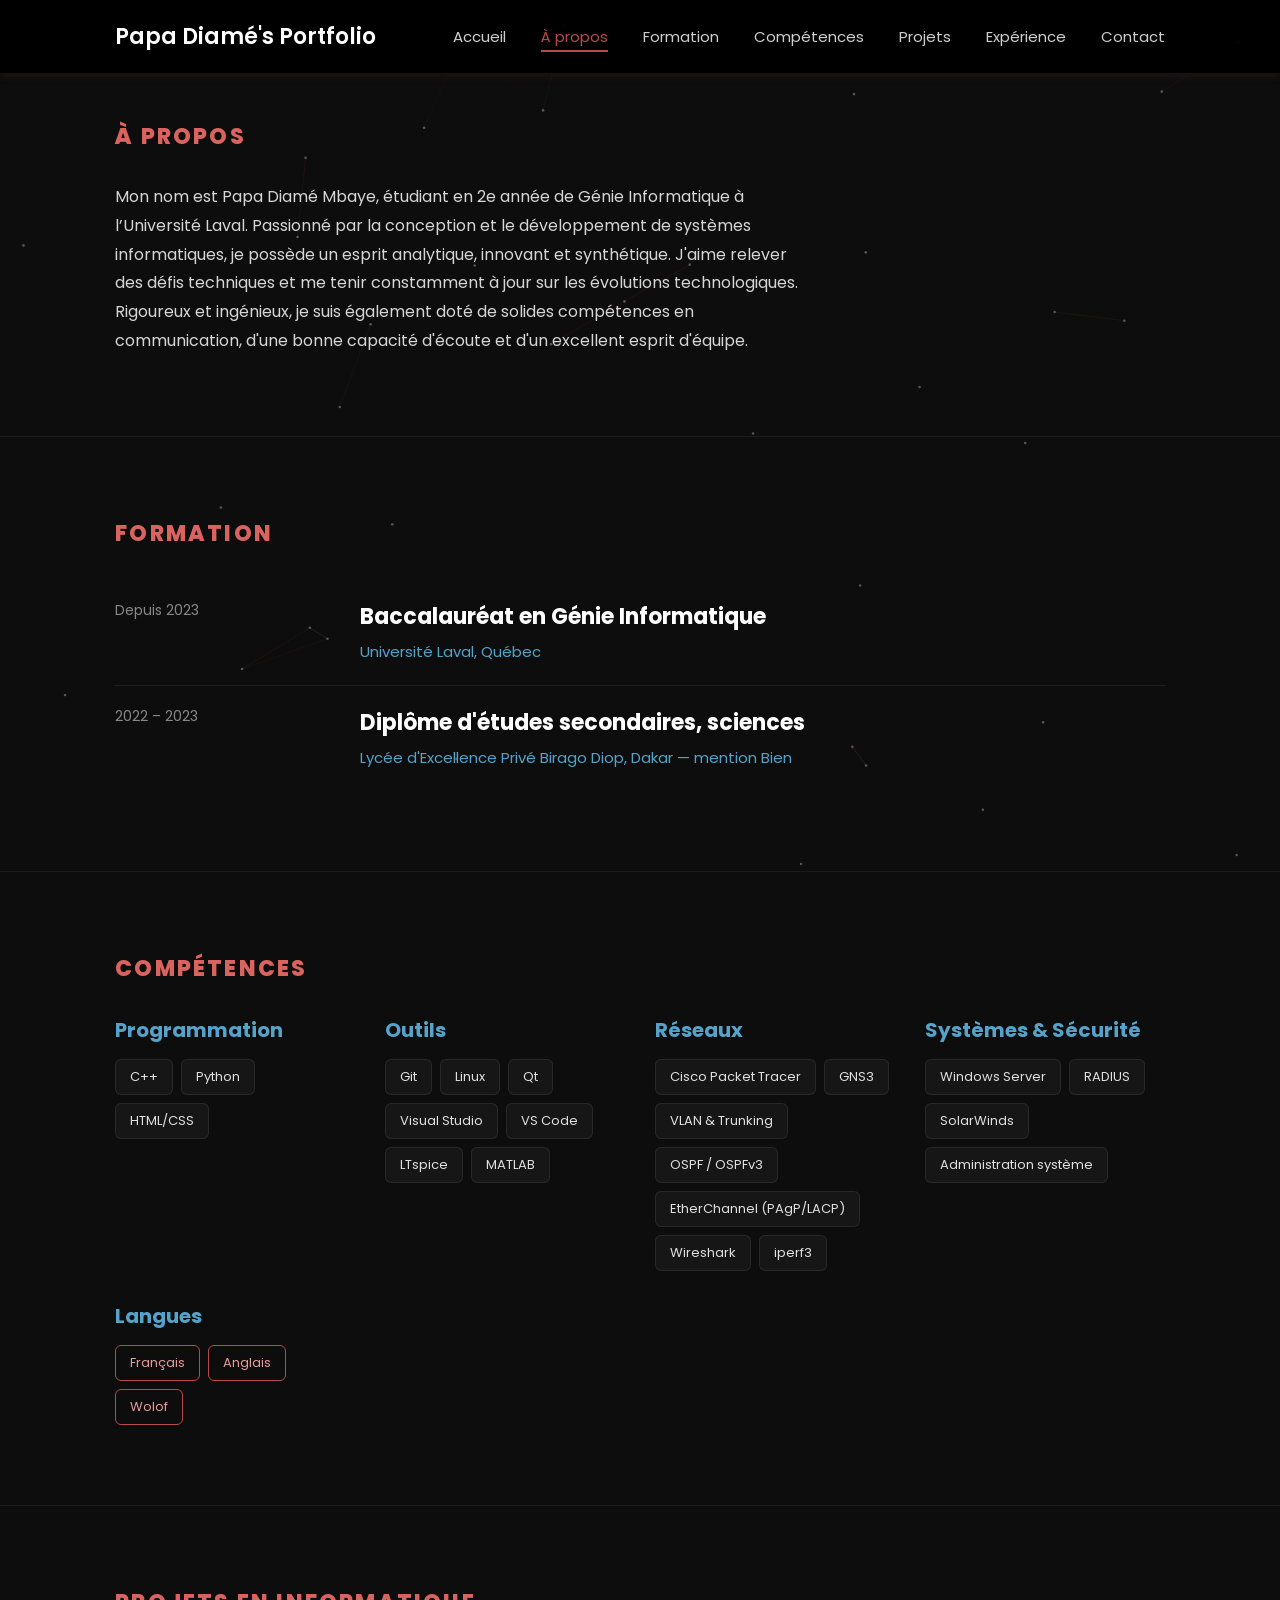
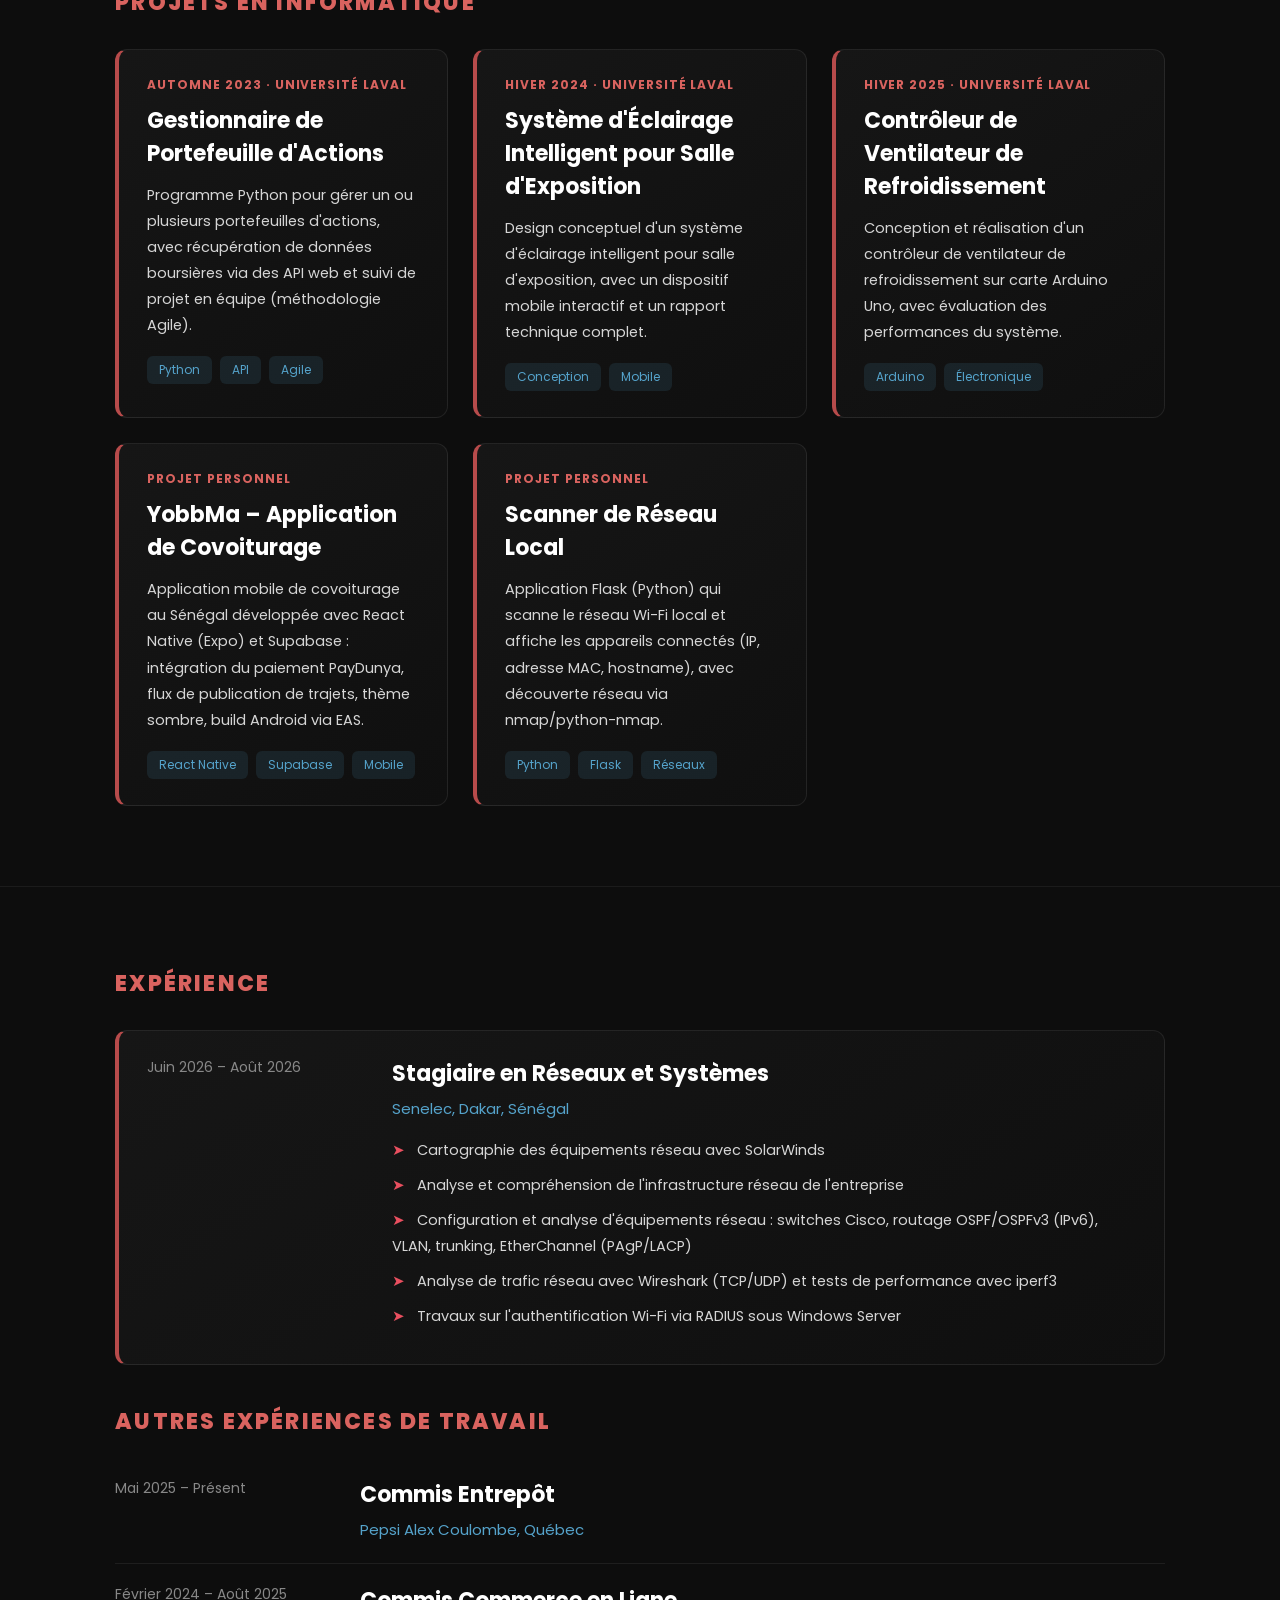
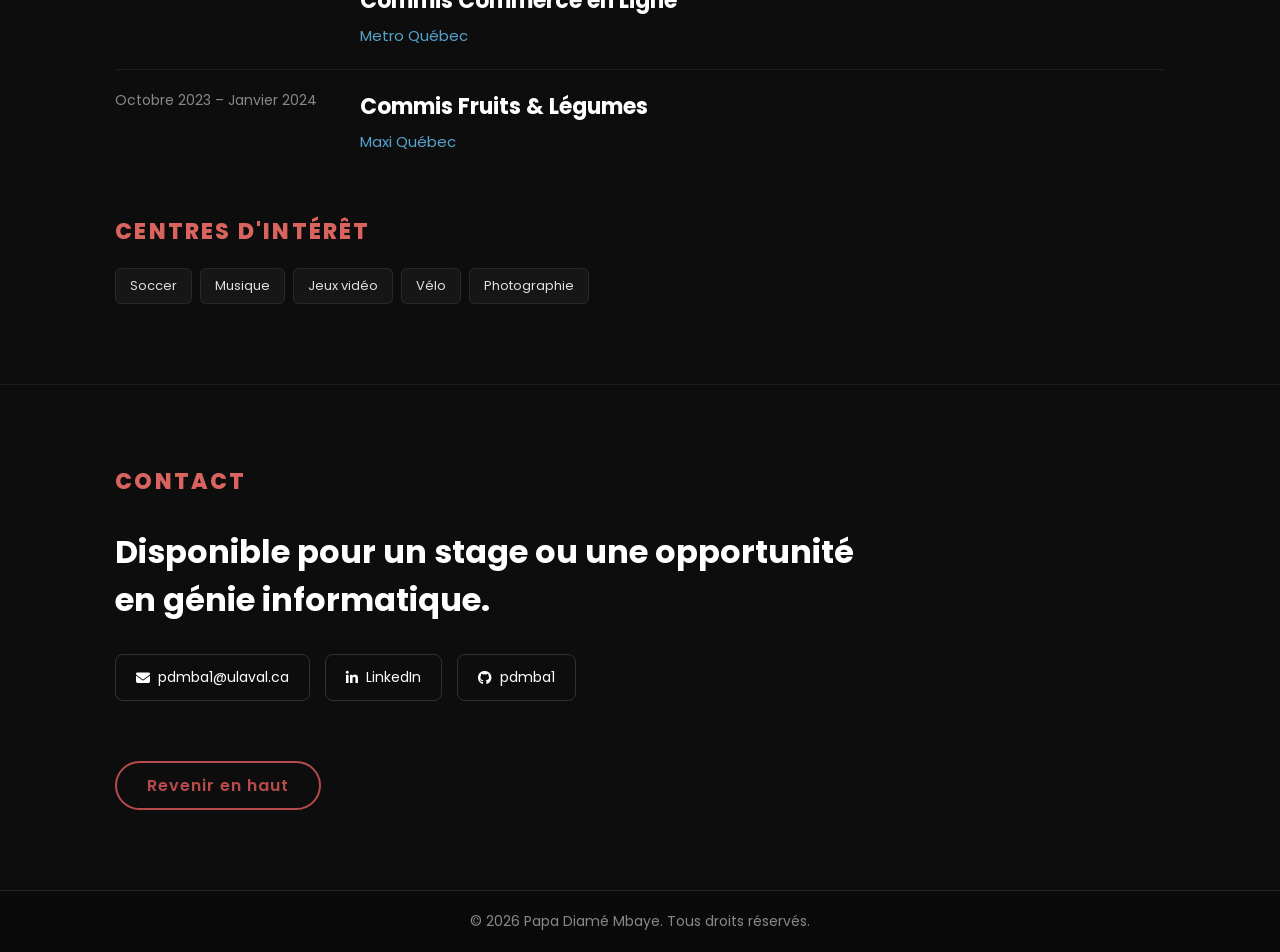
==== portfolio.html @ b760be9d "Amélioration visuelle du portfolio" ====
<!DOCTYPE html>
<html lang="fr">
<head>
    <meta charset="UTF-8">
    <meta name="viewport" content="width=device-width, initial-scale=1.0">
    <title>Portfolio | Papa Diamé Mbaye</title>
    <link rel="stylesheet" href="style.css">
</head>
<body>

    <canvas id="network-bg-page"></canvas>

    <!-- ===== HEADER ===== -->
    <header>
        <h1>Papa Diamé's Portfolio</h1>

        <!-- Bouton burger pour mobile -->
        <button class="mobile-menu-btn" aria-label="Menu">☰</button>

        <nav class="desktop-nav">
            <ul>
                <li><a href="index.html">Accueil</a></li>
                <li><a href="#about">À propos</a></li>
                <li><a href="#formation">Formation</a></li>
                <li><a href="#skills">Compétences</a></li>
                <li><a href="#projects">Projets</a></li>
                <li><a href="#experience">Expérience</a></li>
                <li><a href="#contact">Contact</a></li>
            </ul>
        </nav>

        <!-- Menu mobile séparé -->
        <nav class="mobile-nav">
            <ul>
                <li><a href="index.html">Accueil</a></li>
                <li><a href="#about">À propos</a></li>
                <li><a href="#formation">Formation</a></li>
                <li><a href="#skills">Compétences</a></li>
                <li><a href="#projects">Projets</a></li>
                <li><a href="#experience">Expérience</a></li>
                <li><a href="#contact">Contact</a></li>
            </ul>
        </nav>
    </header>

    <!-- ===== SECTION À PROPOS ===== -->
    <section id="about" class="section active">
        <div class="container">
            <span class="eyebrow">À propos</span>
            <p style="max-width:700px;">Mon nom est Papa Diamé Mbaye, étudiant en 2e année de Génie Informatique à l’Université Laval. Passionné par la conception et le développement de systèmes informatiques, je possède un esprit analytique,
                innovant et synthétique. J'aime relever des défis techniques et me tenir constamment à jour sur les évolutions
                technologiques. Rigoureux et ingénieux, je suis également doté de solides compétences en communication, d'une bonne capacité d'écoute
                et d'un excellent esprit d'équipe.</p>
        </div>
    </section>

    <!-- ===== SECTION FORMATION ===== -->
    <section id="formation" class="section">
        <div class="container">
            <span class="eyebrow">Formation</span>

            <div class="timeline">
                <div class="timeline-item">
                    <span class="timeline-date">Depuis 2023</span>
                    <div class="timeline-content">
                        <h3>Baccalauréat en Génie Informatique</h3>
                        <p class="timeline-company">Université Laval, Québec</p>
                    </div>
                </div>
                <div class="timeline-item">
                    <span class="timeline-date">2022 – 2023</span>
                    <div class="timeline-content">
                        <h3>Diplôme d'études secondaires, sciences</h3>
                        <p class="timeline-company">Lycée d'Excellence Privé Birago Diop, Dakar — mention Bien</p>
                    </div>
                </div>
            </div>
        </div>
    </section>

    <!-- ===== SECTION COMPÉTENCES ===== -->
    <section id="skills" class="section">
        <div class="container">
            <span class="eyebrow">Compétences</span>

            <div class="skills-grid">
                <div class="skill-col">
                    <h3>Programmation</h3>
                    <div class="chip-group">
                        <span class="chip">C++</span>
                        <span class="chip">Python</span>
                        <span class="chip">HTML/CSS</span>
                    </div>
                </div>

                <div class="skill-col">
                    <h3>Outils</h3>
                    <div class="chip-group">
                        <span class="chip">Git</span>
                        <span class="chip">Linux</span>
                        <span class="chip">Qt</span>
                        <span class="chip">Visual Studio</span>
                        <span class="chip">VS Code</span>
                        <span class="chip">LTspice</span>
                        <span class="chip">MATLAB</span>
                    </div>
                </div>

                <div class="skill-col">
                    <h3>Réseaux</h3>
                    <div class="chip-group">
                        <span class="chip">Cisco Packet Tracer</span>
                        <span class="chip">GNS3</span>
                        <span class="chip">VLAN &amp; Trunking</span>
                        <span class="chip">OSPF / OSPFv3</span>
                        <span class="chip">EtherChannel (PAgP/LACP)</span>
                        <span class="chip">Wireshark</span>
                        <span class="chip">iperf3</span>
                    </div>
                </div>

                <div class="skill-col">
                    <h3>Systèmes &amp; Sécurité</h3>
                    <div class="chip-group">
                        <span class="chip">Windows Server</span>
                        <span class="chip">RADIUS</span>
                        <span class="chip">SolarWinds</span>
                        <span class="chip">Administration système</span>
                    </div>
                </div>

                <div class="skill-col">
                    <h3>Langues</h3>
                    <div class="chip-group">
                        <span class="chip chip-outline">Français</span>
                        <span class="chip chip-outline">Anglais</span>
                        <span class="chip chip-outline">Wolof</span>
                    </div>
                </div>
            </div>
        </div>
    </section>

    <!-- ===== SECTION PROJETS ===== -->
    <section id="projects" class="section">
        <div class="container">
            <span class="eyebrow">Projets en informatique</span>

            <div class="project-grid">
                <div class="project-card">
                    <span class="project-meta">Automne 2023 · Université Laval</span>
                    <h3>Gestionnaire de Portefeuille d'Actions</h3>
                    <p>Programme Python pour gérer un ou plusieurs portefeuilles d'actions, avec récupération de données boursières via des API web et suivi de projet en équipe (méthodologie Agile).</p>
                    <div class="tag-group">
                        <span class="tag">Python</span>
                        <span class="tag">API</span>
                        <span class="tag">Agile</span>
                    </div>
                </div>

                <div class="project-card">
                    <span class="project-meta">Hiver 2024 · Université Laval</span>
                    <h3>Système d'Éclairage Intelligent pour Salle d'Exposition</h3>
                    <p>Design conceptuel d'un système d'éclairage intelligent pour salle d'exposition, avec un dispositif mobile interactif et un rapport technique complet.</p>
                    <div class="tag-group">
                        <span class="tag">Conception</span>
                        <span class="tag">Mobile</span>
                    </div>
                </div>

                <div class="project-card">
                    <span class="project-meta">Hiver 2025 · Université Laval</span>
                    <h3>Contrôleur de Ventilateur de Refroidissement</h3>
                    <p>Conception et réalisation d'un contrôleur de ventilateur de refroidissement sur carte Arduino Uno, avec évaluation des performances du système.</p>
                    <div class="tag-group">
                        <span class="tag">Arduino</span>
                        <span class="tag">Électronique</span>
                    </div>
                </div>

                <div class="project-card">
                    <span class="project-meta">Projet personnel</span>
                    <h3>YobbMa – Application de Covoiturage</h3>
                    <p>Application mobile de covoiturage au Sénégal développée avec React Native (Expo) et Supabase : intégration du paiement PayDunya, flux de publication de trajets, thème sombre, build Android via EAS.</p>
                    <div class="tag-group">
                        <span class="tag">React Native</span>
                        <span class="tag">Supabase</span>
                        <span class="tag">Mobile</span>
                    </div>
                </div>

                <div class="project-card">
                    <span class="project-meta">Projet personnel</span>
                    <h3>Scanner de Réseau Local</h3>
                    <p>Application Flask (Python) qui scanne le réseau Wi-Fi local et affiche les appareils connectés (IP, adresse MAC, hostname), avec découverte réseau via nmap/python-nmap.</p>
                    <div class="tag-group">
                        <span class="tag">Python</span>
                        <span class="tag">Flask</span>
                        <span class="tag">Réseaux</span>
                    </div>
                </div>
            </div>
        </div>
    </section>

    <!-- ===== SECTION EXPÉRIENCE ===== -->
    <section id="experience" class="section">
        <div class="container">
            <span class="eyebrow">Expérience</span>

            <div class="timeline">
                <div class="timeline-item featured">
                    <span class="timeline-date">Juin 2026 – Août 2026</span>
                    <div class="timeline-content">
                        <h3>Stagiaire en Réseaux et Systèmes</h3>
                        <p class="timeline-company">Senelec, Dakar, Sénégal</p>
                        <ul class="timeline-tasks">
                            <li>Cartographie des équipements réseau avec SolarWinds</li>
                            <li>Analyse et compréhension de l'infrastructure réseau de l'entreprise</li>
                            <li>Configuration et analyse d'équipements réseau : switches Cisco, routage OSPF/OSPFv3 (IPv6), VLAN, trunking, EtherChannel (PAgP/LACP)</li>
                            <li>Analyse de trafic réseau avec Wireshark (TCP/UDP) et tests de performance avec iperf3</li>
                            <li>Travaux sur l'authentification Wi-Fi via RADIUS sous Windows Server</li>
                        </ul>
                    </div>
                </div>
            </div>

            <span class="eyebrow eyebrow-sub">Autres expériences de travail</span>
            <div class="timeline">
                <div class="timeline-item">
                    <span class="timeline-date">Mai 2025 – Présent</span>
                    <div class="timeline-content">
                        <h3>Commis Entrepôt</h3>
                        <p class="timeline-company">Pepsi Alex Coulombe, Québec</p>
                    </div>
                </div>
                <div class="timeline-item">
                    <span class="timeline-date">Février 2024 – Août 2025</span>
                    <div class="timeline-content">
                        <h3>Commis Commerce en Ligne</h3>
                        <p class="timeline-company">Metro Québec</p>
                    </div>
                </div>
                <div class="timeline-item">
                    <span class="timeline-date">Octobre 2023 – Janvier 2024</span>
                    <div class="timeline-content">
                        <h3>Commis Fruits &amp; Légumes</h3>
                        <p class="timeline-company">Maxi Québec</p>
                    </div>
                </div>
            </div>

            <span class="eyebrow eyebrow-sub">Centres d'intérêt</span>
            <div class="chip-group">
                <span class="chip">Soccer</span>
                <span class="chip">Musique</span>
                <span class="chip">Jeux vidéo</span>
                <span class="chip">Vélo</span>
                <span class="chip">Photographie</span>
            </div>
        </div>
    </section>

    <!-- ===== SECTION CONTACT ===== -->
    <section id="contact" class="section">
        <div class="container">
            <span class="eyebrow">Contact</span>
            <h2 class="contact-statement">Disponible pour un stage ou une opportunité en génie informatique.</h2>

            <div class="contact-pills">
                <a href="mailto:pdmba1@ulaval.ca" class="pill-btn">
                    <i class="fas fa-envelope"></i> pdmba1@ulaval.ca
                </a>
                <a href="https://www.linkedin.com/in/papa-diamé-mbaye-744aa0292" target="_blank" class="pill-btn">
                    <i class="fab fa-linkedin-in"></i> LinkedIn
                </a>
                <a href="https://github.com/pdmba1" target="_blank" class="pill-btn">
                    <i class="fab fa-github"></i> pdmba1
                </a>
            </div>

            <a href="#about" class="btn">Revenir en haut</a>
        </div>
    </section>

    <!-- ===== FOOTER ===== -->
    <footer>
        <p>&copy; 2026 Papa Diamé Mbaye. Tous droits réservés.</p>
    </footer>

    <script>
        // ===== FOND ANIMÉ FIXE (toute la page) =====
        (function() {
            const canvas = document.getElementById('network-bg-page');
            if (!canvas) return;
            const ctx = canvas.getContext('2d');
            let particles = [];
            let width, height;

            function resize() {
                width = canvas.width = window.innerWidth;
                height = canvas.height = window.innerHeight;
            }

            function createParticles() {
                const count = Math.floor((width * height) / 32000);
                particles = Array.from({ length: count }, () => ({
                    x: Math.random() * width,
                    y: Math.random() * height,
                    vx: (Math.random() - 0.5) * 0.2,
                    vy: (Math.random() - 0.5) * 0.2
                }));
            }

            function draw() {
                ctx.clearRect(0, 0, width, height);

                particles.forEach(p => {
                    p.x += p.vx;
                    p.y += p.vy;
                    if (p.x < 0 || p.x > width) p.vx *= -1;
                    if (p.y < 0 || p.y > height) p.vy *= -1;
                });

                const maxDist = 130;
                for (let i = 0; i < particles.length; i++) {
                    for (let j = i + 1; j < particles.length; j++) {
                        const dx = particles[i].x - particles[j].x;
                        const dy = particles[i].y - particles[j].y;
                        const dist = Math.sqrt(dx * dx + dy * dy);
                        if (dist < maxDist) {
                            ctx.strokeStyle = `rgba(183, 75, 75, ${(1 - dist / maxDist) * 0.5})`;
                            ctx.lineWidth = 0.5;
                            ctx.beginPath();
                            ctx.moveTo(particles[i].x, particles[i].y);
                            ctx.lineTo(particles[j].x, particles[j].y);
                            ctx.stroke();
                        }
                    }
                    ctx.fillStyle = 'rgba(255, 255, 255, 0.3)';
                    ctx.beginPath();
                    ctx.arc(particles[i].x, particles[i].y, 1.3, 0, Math.PI * 2);
                    ctx.fill();
                }

                requestAnimationFrame(draw);
            }

            resize();
            createParticles();
            draw();

            window.addEventListener('resize', () => {
                resize();
                createParticles();
            });
        })();

        const links = document.querySelectorAll("nav a");

        links.forEach(link => {
            link.addEventListener("click", e => {
                const href = link.getAttribute("href");
                if (!href.startsWith("#")) return; // laisse le navigateur suivre les liens vers une autre page

                e.preventDefault();
                const target = document.querySelector(href);
                if (target) target.scrollIntoView({ behavior: "smooth" });

                links.forEach(l => l.classList.remove("active"));
                link.classList.add("active");
            });
        });

        // Active la section visible au scroll
        window.addEventListener('scroll', () => {
            document.querySelectorAll('section').forEach(section => {
                const rect = section.getBoundingClientRect();
                if (rect.top <= 100 && rect.bottom >= 100) {
                    document.querySelectorAll('nav a').forEach(a => a.classList.remove('active'));
                    const activeLink = document.querySelector(`nav a[href="#${section.id}"]`);
                    if (activeLink) activeLink.classList.add('active');
                }
            });
        });

        // Menu burger mobile
        document.addEventListener('DOMContentLoaded', function() {
            const menuBtn = document.querySelector('.mobile-menu-btn');
            const mobileMenu = document.querySelector('.mobile-nav');

            if (menuBtn && mobileMenu) {
                menuBtn.addEventListener('click', function() {
                    mobileMenu.classList.toggle('active');
                });

                document.querySelectorAll('.mobile-nav a').forEach(link => {
                    link.addEventListener('click', () => {
                        mobileMenu.classList.remove('active');
                    });
                });
            }
        });
    </script>
</body>
</html>
---- style.css ----
@import url('https://fonts.googleapis.com/css2?family=Poppins:wght@100;200;300;400;500;600;700&display=swap');
@import url('https://cdnjs.cloudflare.com/ajax/libs/font-awesome/6.4.0/css/all.min.css');

/* ====== BASE ====== */
* {
    margin: 0;
    padding: 0;
    box-sizing: border-box;
    text-decoration: none;
    border: none;
    outline: none;
    font-family: 'Poppins', sans-serif;
}

html {
    font-size: 62.5%;
    scroll-behavior: smooth;
}

body {
    background-color: #0d0d0d;
    color: #fff;
    overflow-x: hidden;
    padding-top: 8rem;
}

.container {
    width: 100%;
    max-width: 1100px;
    margin: 0 auto;
}

/* ====== HEADER ====== */
header {
    position: fixed;
    top: 0;
    left: 0;
    width: 100%;
    background: rgba(0, 0, 0, 0.95);
    padding: 2rem 9%;
    display: flex;
    justify-content: space-between;
    align-items: center;
    z-index: 1000;
    box-shadow: 0 2px 10px rgba(183, 75, 75, 0.15);
}

header h1 {
    font-size: 2.2rem;
    color: #fff;
    font-weight: 600;
    cursor: pointer;
    transition: 0.3s ease;
}

header h1:hover {
    transform: scale(1.03);
}

/* ====== NAV (DESKTOP) ====== */
nav ul {
    display: flex;
    list-style: none;
    gap: 3.5rem;
}

nav a {
    font-size: 1.5rem;
    color: #cfcfcf;
    transition: 0.3s ease;
    position: relative;
}

nav a:hover,
nav a.active {
    color: #b74b4b;
}

nav a::after {
    content: '';
    position: absolute;
    width: 0%;
    height: 2px;
    left: 0;
    bottom: -5px;
    background-color: #b74b4b;
    transition: 0.3s ease;
}

nav a:hover::after,
nav a.active::after {
    width: 100%;
}

/* ====== NAV (MOBILE) ====== */
.mobile-menu-btn {
    display: none;
    background: none;
    border: none;
    color: white;
    font-size: 2.5rem;
    cursor: pointer;
}

.mobile-nav {
    display: none;
    position: fixed;
    top: 70px;
    left: 0;
    width: 100%;
    background: #0d0d0d;
    padding: 2rem;
    box-shadow: 0 5px 10px rgba(0, 0, 0, 0.3);
    transition: all 0.3s ease;
    transform: translateY(-20px);
    opacity: 0;
}

.mobile-nav.active {
    display: block;
    transform: translateY(0);
    opacity: 1;
}

.mobile-nav ul {
    flex-direction: column;
    gap: 1.5rem;
}

@media (max-width: 768px) {
    .desktop-nav { display: none; }
    .mobile-menu-btn { display: block; }
}

/* ====== SECTIONS (BASE LAYOUT) ====== */
section {
    width: 100%;
    padding: 8rem 9%;
    scroll-margin-top: 9rem;
    border-top: 1px solid rgba(255, 255, 255, 0.06);
}

section:first-of-type {
    border-top: none;
    padding-top: 4rem;
    position: relative;
    overflow: hidden;
}

#network-bg {
    position: absolute;
    top: 0;
    left: 0;
    width: 100%;
    height: 100%;
    z-index: 0;
    pointer-events: none;
}

#hero .container {
    position: relative;
    z-index: 1;
}

#network-bg-page {
    position: fixed;
    top: 0;
    left: 0;
    width: 100%;
    height: 100%;
    z-index: 0;
    pointer-events: none;
}

section, footer {
    position: relative;
    z-index: 1;
}

.eyebrow {
    display: block;
    text-transform: uppercase;
    letter-spacing: 0.1em;
    font-size: 2.2rem;
    font-weight: 800;
    color: #d9635f;
    margin-bottom: 3rem;
}

.eyebrow-sub {
    margin-top: 4rem;
    margin-bottom: 2rem;
}

section p, section li {
    font-size: 1.6rem;
    line-height: 1.8;
    color: #d6d6d6;
}

/* ====== HERO / À PROPOS ====== */
.hero-grid {
    display: grid;
    grid-template-columns: 1.5fr 1fr;
    gap: 5rem;
    align-items: center;
    min-height: 65vh;
}

.hero-name {
    font-size: 6.4rem;
    font-weight: 700;
    line-height: 1.1;
    margin-bottom: 2rem;
    color: #fff;
}

.hero-text p {
    max-width: 560px;
    margin-bottom: 2.5rem;
}

.hero-cta {
    display: flex;
    gap: 1.5rem;
    margin-bottom: 3rem;
    flex-wrap: wrap;
}

.hero-photo {
    display: flex;
    justify-content: center;
}

.photo-circle {
    width: 30rem;
    height: 30rem;
    border-radius: 50%;
    background: #131313;
    border: 1px dashed rgba(255, 255, 255, 0.15);
    display: flex;
    flex-direction: column;
    align-items: center;
    justify-content: center;
    gap: 1rem;
    color: #666;
    overflow: hidden;
}

.photo-circle img {
    width: 100%;
    height: 100%;
    object-fit: cover;
    border-radius: 50%;
}

.photo-circle i {
    font-size: 2.4rem;
}

.photo-circle span {
    font-size: 1.3rem;
}

.typing-text {
    font-size: 2.4rem;
    font-weight: 500;
    margin-bottom: 2rem;
    color: #539ec4;
}

.typing-text span::before {
    content: "Salut, C'est Papa Diamé ";
    animation: words 15s infinite;
}

@keyframes words {
    0%   { content: "Étudiant en Génie Informatique"; }
    25%  { content: "Passionné par le Développement"; }
    50%  { content: "et les Systèmes Informatiques"; }
    75%  { content: "À la recherche de défis"; }
}

.about-grid {
    display: grid;
    grid-template-columns: 1.6fr 1fr;
    gap: 5rem;
    margin-top: 5rem;
    padding-top: 4rem;
    border-top: 1px solid rgba(255, 255, 255, 0.08);
}

.about-text p {
    max-width: 560px;
}

.eyebrow-muted {
    color: #888;
}

@media (max-width: 900px) {
    .about-grid {
        grid-template-columns: 1fr;
        gap: 2.5rem;
    }
}

/* ====== BUTTONS ====== */
.download-btn {
    display: inline-flex;
    align-items: center;
    gap: 0.8rem;
    padding: 1.4rem 2.8rem;
    background-color: #b74b4b;
    color: white !important;
    border-radius: 4rem;
    font-size: 1.6rem;
    font-weight: 500;
    transition: all 0.3s ease;
}

.download-btn:hover {
    background-color: #9b3a3a;
    transform: translateY(-3px);
    box-shadow: 0 5px 15px rgba(183, 75, 75, 0.4);
}

.btn-ghost {
    display: inline-flex;
    align-items: center;
    padding: 1.4rem 2.8rem;
    border: 1px solid rgba(255, 255, 255, 0.2);
    color: #fff;
    border-radius: 4rem;
    font-size: 1.6rem;
    font-weight: 500;
    transition: all 0.3s ease;
}

.btn-ghost:hover {
    border-color: #b74b4b;
    color: #b74b4b;
}

.btn {
    display: inline-block;
    margin-top: 3rem;
    padding: 1rem 3rem;
    background-color: transparent;
    border: 2px solid #b74b4b;
    border-radius: 4rem;
    color: #b74b4b;
    font-size: 1.6rem;
    font-weight: 600;
    letter-spacing: 0.1rem;
    transition: 0.3s ease;
}

.btn:hover {
    background-color: #b74b4b;
    color: #000;
    box-shadow: 0 0 10px #b74b4b;
}

/* ====== SOCIAL ICONS ====== */
.social-icons {
    display: flex;
    gap: 1.5rem;
}

.social-icons a {
    display: inline-flex;
    justify-content: center;
    align-items: center;
    width: 4rem;
    height: 4rem;
    border: 1px solid rgba(255, 255, 255, 0.15);
    color: #cfcfcf;
    border-radius: 0.8rem;
    transition: 0.3s ease;
}

.social-icons a:hover {
    border-color: #b74b4b;
    color: #b74b4b;
    transform: translateY(-3px);
}

.hero-more {
    display: inline-flex;
    margin-top: 3rem;
    border: none;
    padding: 0;
    color: #d9635f;
    font-weight: 600;
}

.hero-more:hover {
    color: #fff;
    border: none;
}

/* ====== COMPÉTENCES ====== */
.skills-grid {
    display: grid;
    grid-template-columns: repeat(auto-fit, minmax(200px, 1fr));
    gap: 3rem;
}

.skill-col h3 {
    font-size: 2rem;
    font-weight: 700;
    color: #55a3cb;
    margin-bottom: 1.4rem;
}

.chip-group {
    display: flex;
    flex-wrap: wrap;
    gap: 0.8rem;
}

.chip {
    font-size: 1.3rem;
    background: #161616;
    border: 1px solid rgba(255, 255, 255, 0.08);
    color: #e0e0e0;
    padding: 0.7rem 1.4rem;
    border-radius: 0.6rem;
}

.chip-outline {
    background: transparent;
    border: 1px solid #b74b4b;
    color: #e79b9b;
}

/* ====== PROJETS ====== */
.project-grid {
    display: grid;
    grid-template-columns: repeat(auto-fit, minmax(300px, 1fr));
    gap: 2.5rem;
}

.project-card {
    background: linear-gradient(145deg, #161616, #0f0f0f);
    border: 1px solid rgba(255, 255, 255, 0.08);
    border-left: 4px solid #b74b4b;
    border-radius: 1.2rem;
    padding: 2.6rem 2.8rem;
    transition: transform 0.3s ease, box-shadow 0.3s ease, border-color 0.3s ease;
}

.project-card:hover {
    transform: translateY(-6px);
    border-color: #b74b4b;
    box-shadow: 0 14px 32px rgba(183, 75, 75, 0.22);
}

.project-meta {
    display: block;
    font-size: 1.2rem;
    font-weight: 700;
    letter-spacing: 0.08em;
    text-transform: uppercase;
    color: #d9635f;
    margin-bottom: 1rem;
}

.project-card h3 {
    font-size: 2.2rem;
    font-weight: 700;
    color: #fff;
    margin-bottom: 1.2rem;
}

.project-card p {
    font-size: 1.45rem;
    margin-bottom: 1.8rem;
}

.tag-group {
    display: flex;
    flex-wrap: wrap;
    gap: 0.8rem;
}

.tag {
    font-size: 1.2rem;
    background: rgba(85, 163, 203, 0.12);
    color: #55a3cb;
    padding: 0.5rem 1.2rem;
    border-radius: 0.6rem;
}

/* ====== EXPÉRIENCE (TIMELINE) ====== */
.timeline {
    display: flex;
    flex-direction: column;
}

.timeline-item {
    display: grid;
    grid-template-columns: 220px 1fr;
    gap: 2.5rem;
    padding: 2rem 0;
    border-bottom: 1px solid rgba(255, 255, 255, 0.07);
}

.timeline-item:last-child {
    border-bottom: none;
}

.timeline-item.featured {
    background: linear-gradient(145deg, #161616, #0f0f0f);
    border: 1px solid rgba(255, 255, 255, 0.08);
    border-left: 4px solid #b74b4b;
    border-radius: 1.2rem;
    padding: 2.6rem 2.8rem;
}

.timeline-date {
    font-size: 1.4rem;
    color: #888;
}

.timeline-content h3 {
    font-size: 2.2rem;
    font-weight: 700;
    color: #fff;
    margin-bottom: 0.5rem;
}

.timeline-company {
    font-size: 1.5rem;
    color: #55a3cb;
    margin-bottom: 0;
}

.timeline-tasks {
    margin-top: 1.5rem;
    padding-left: 0;
}

.timeline-tasks li {
    list-style: none;
    margin-bottom: 0.9rem;
    font-size: 1.45rem;
}

.timeline-tasks li::before {
    content: "➤ ";
    color: #e94f5f;
    margin-right: 8px;
}

/* ====== CONTACT ====== */
.contact-statement {
    font-size: 3.2rem;
    font-weight: 700;
    max-width: 750px;
    margin-bottom: 3rem;
    color: #fff;
}

.contact-pills {
    display: flex;
    flex-wrap: wrap;
    gap: 1.5rem;
    margin-bottom: 3rem;
}

.pill-btn {
    display: inline-flex;
    align-items: center;
    gap: 0.8rem;
    padding: 1.2rem 2rem;
    border: 1px solid rgba(255, 255, 255, 0.15);
    border-radius: 0.8rem;
    color: #fff;
    font-size: 1.4rem;
    transition: 0.3s ease;
}

.pill-btn:hover {
    border-color: #b74b4b;
    color: #b74b4b;
}

/* ====== FOOTER ====== */
footer {
    text-align: center;
    padding: 2rem;
    font-size: 1.4rem;
    background-color: #0a0a0a;
    color: #888;
    border-top: 1px solid #222;
}

/* ====== RESPONSIVE ====== */
@media (max-width: 900px) {
    .hero-grid {
        grid-template-columns: 1fr;
        text-align: left;
    }

    .hero-photo {
        order: -1;
    }

    .photo-circle {
        width: 16rem;
        height: 16rem;
    }
}

@media (max-width: 768px) {
    html { font-size: 55%; }

    header {
        padding: 1.5rem 5%;
    }

    header h1 {
        font-size: 1.8rem;
        white-space: nowrap;
        overflow: hidden;
        text-overflow: ellipsis;
        max-width: 70%;
    }

    nav ul {
        flex-direction: column;
        gap: 1.5rem;
    }

    section {
        padding: 5rem 5%;
    }

    .timeline-item {
        grid-template-columns: 1fr;
        gap: 0.8rem;
    }

    .hero-name {
        font-size: 3.2rem;
    }

    .contact-statement {
        font-size: 2.1rem;
    }
}

@media (max-width: 600px) {
    .project-grid {
        grid-template-columns: 1fr;
    }

    .skills-grid {
        grid-template-columns: 1fr;
    }

    .hero-cta {
        flex-direction: column;
        align-items: stretch;
    }

    .hero-cta a {
        justify-content: center;
    }

    .photo-circle {
        width: 13rem;
        height: 13rem;
    }
}
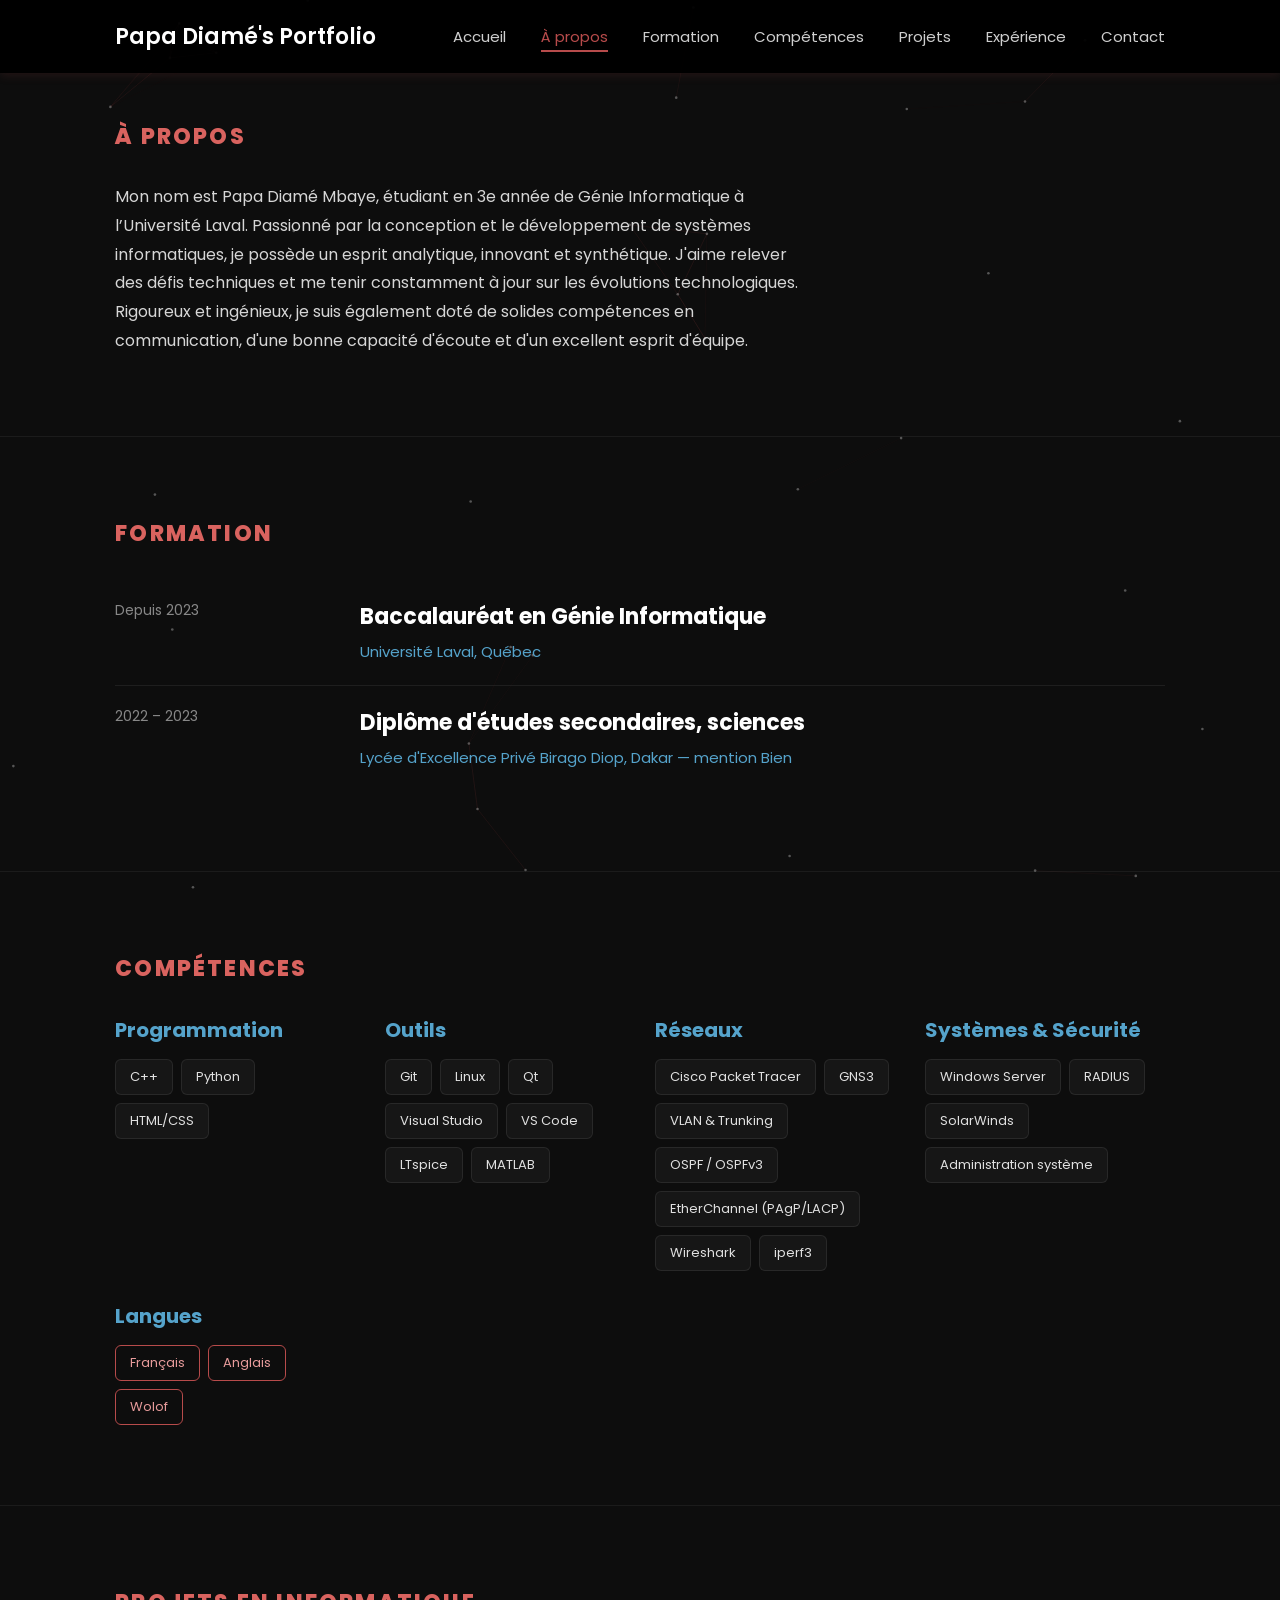
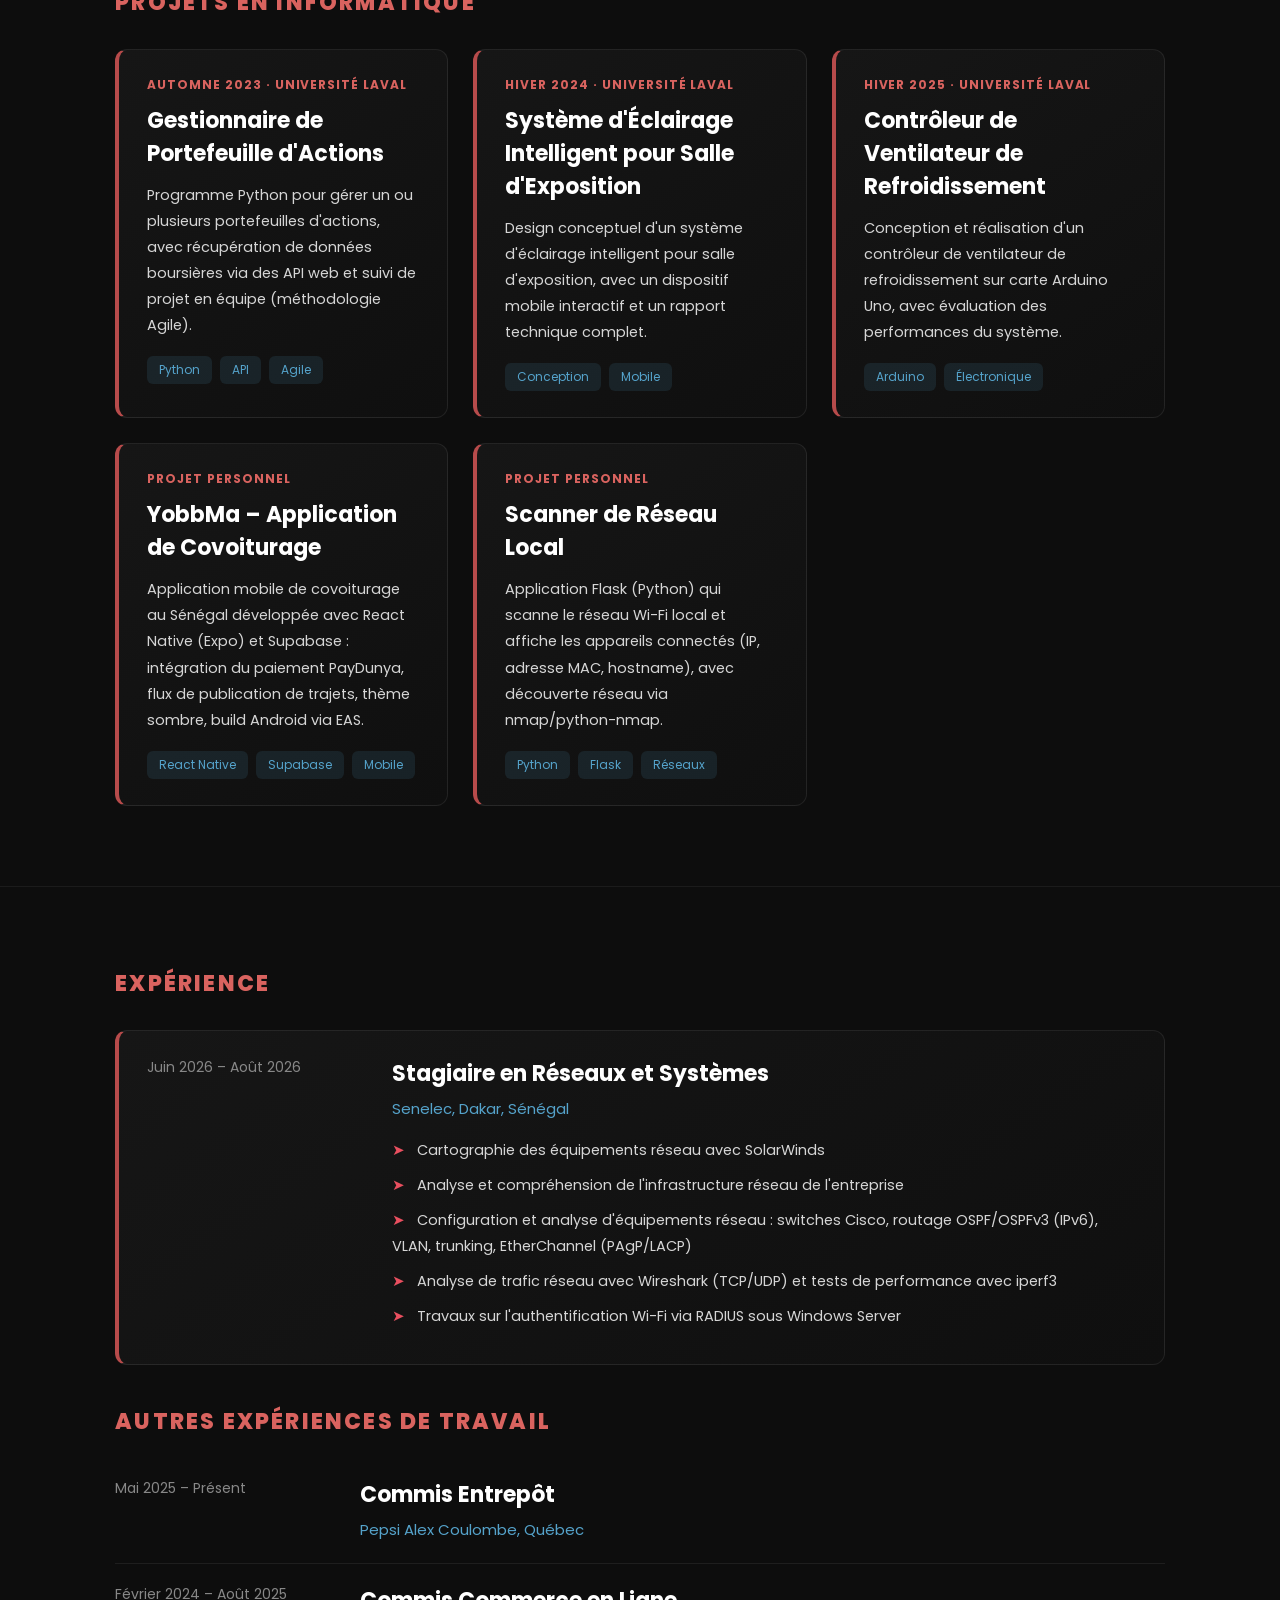
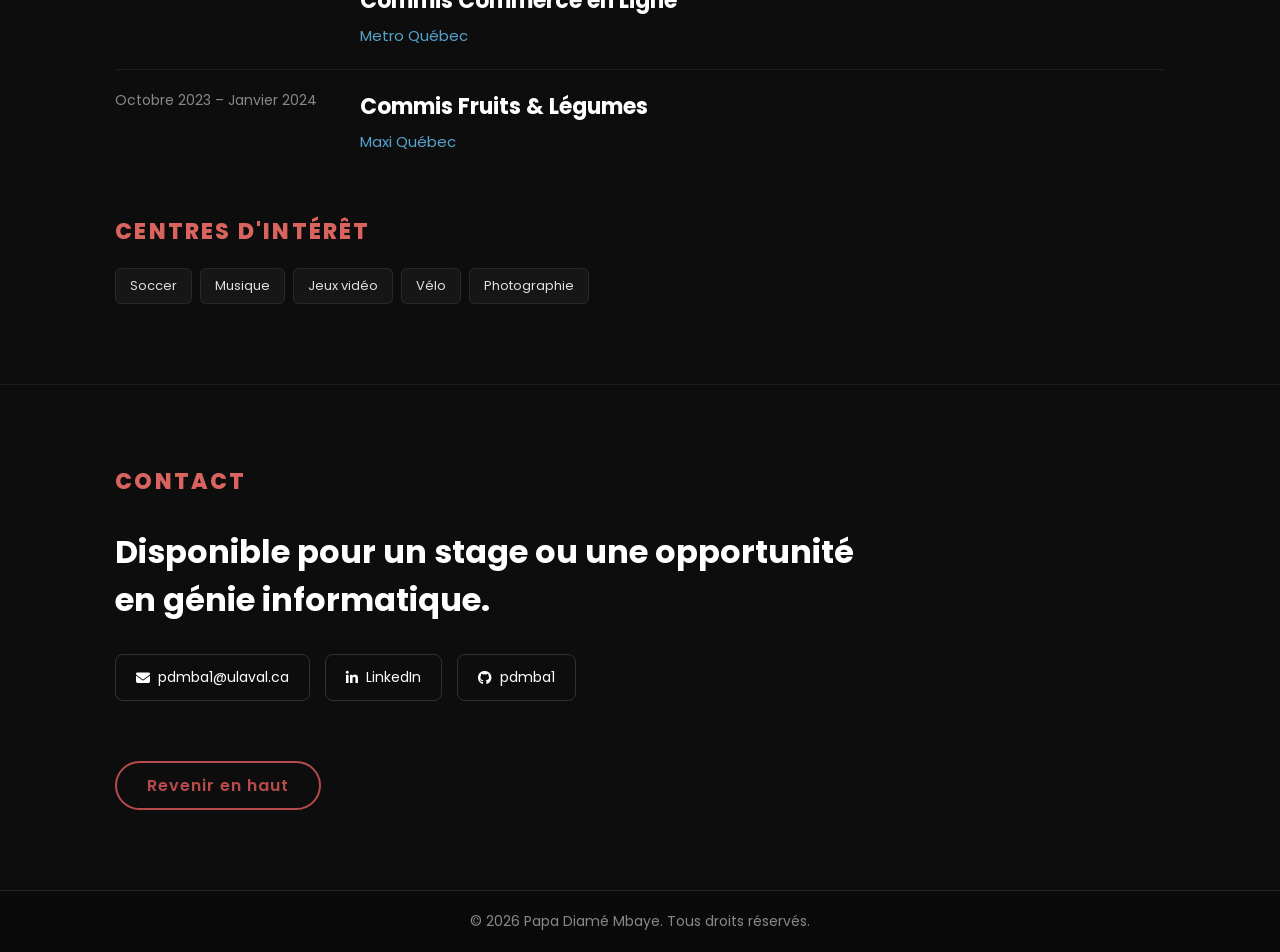
==== commit cc106401: "Correction 2e - 3e" ====
--- a/portfolio.html
+++ b/portfolio.html
@@ -47,7 +47,7 @@
     <section id="about" class="section active">
         <div class="container">
             <span class="eyebrow">À propos</span>
-            <p style="max-width:700px;">Mon nom est Papa Diamé Mbaye, étudiant en 2e année de Génie Informatique à l’Université Laval. Passionné par la conception et le développement de systèmes informatiques, je possède un esprit analytique,
+            <p style="max-width:700px;">Mon nom est Papa Diamé Mbaye, étudiant en 3e année de Génie Informatique à l’Université Laval. Passionné par la conception et le développement de systèmes informatiques, je possède un esprit analytique,
                 innovant et synthétique. J'aime relever des défis techniques et me tenir constamment à jour sur les évolutions
                 technologiques. Rigoureux et ingénieux, je suis également doté de solides compétences en communication, d'une bonne capacité d'écoute
                 et d'un excellent esprit d'équipe.</p>
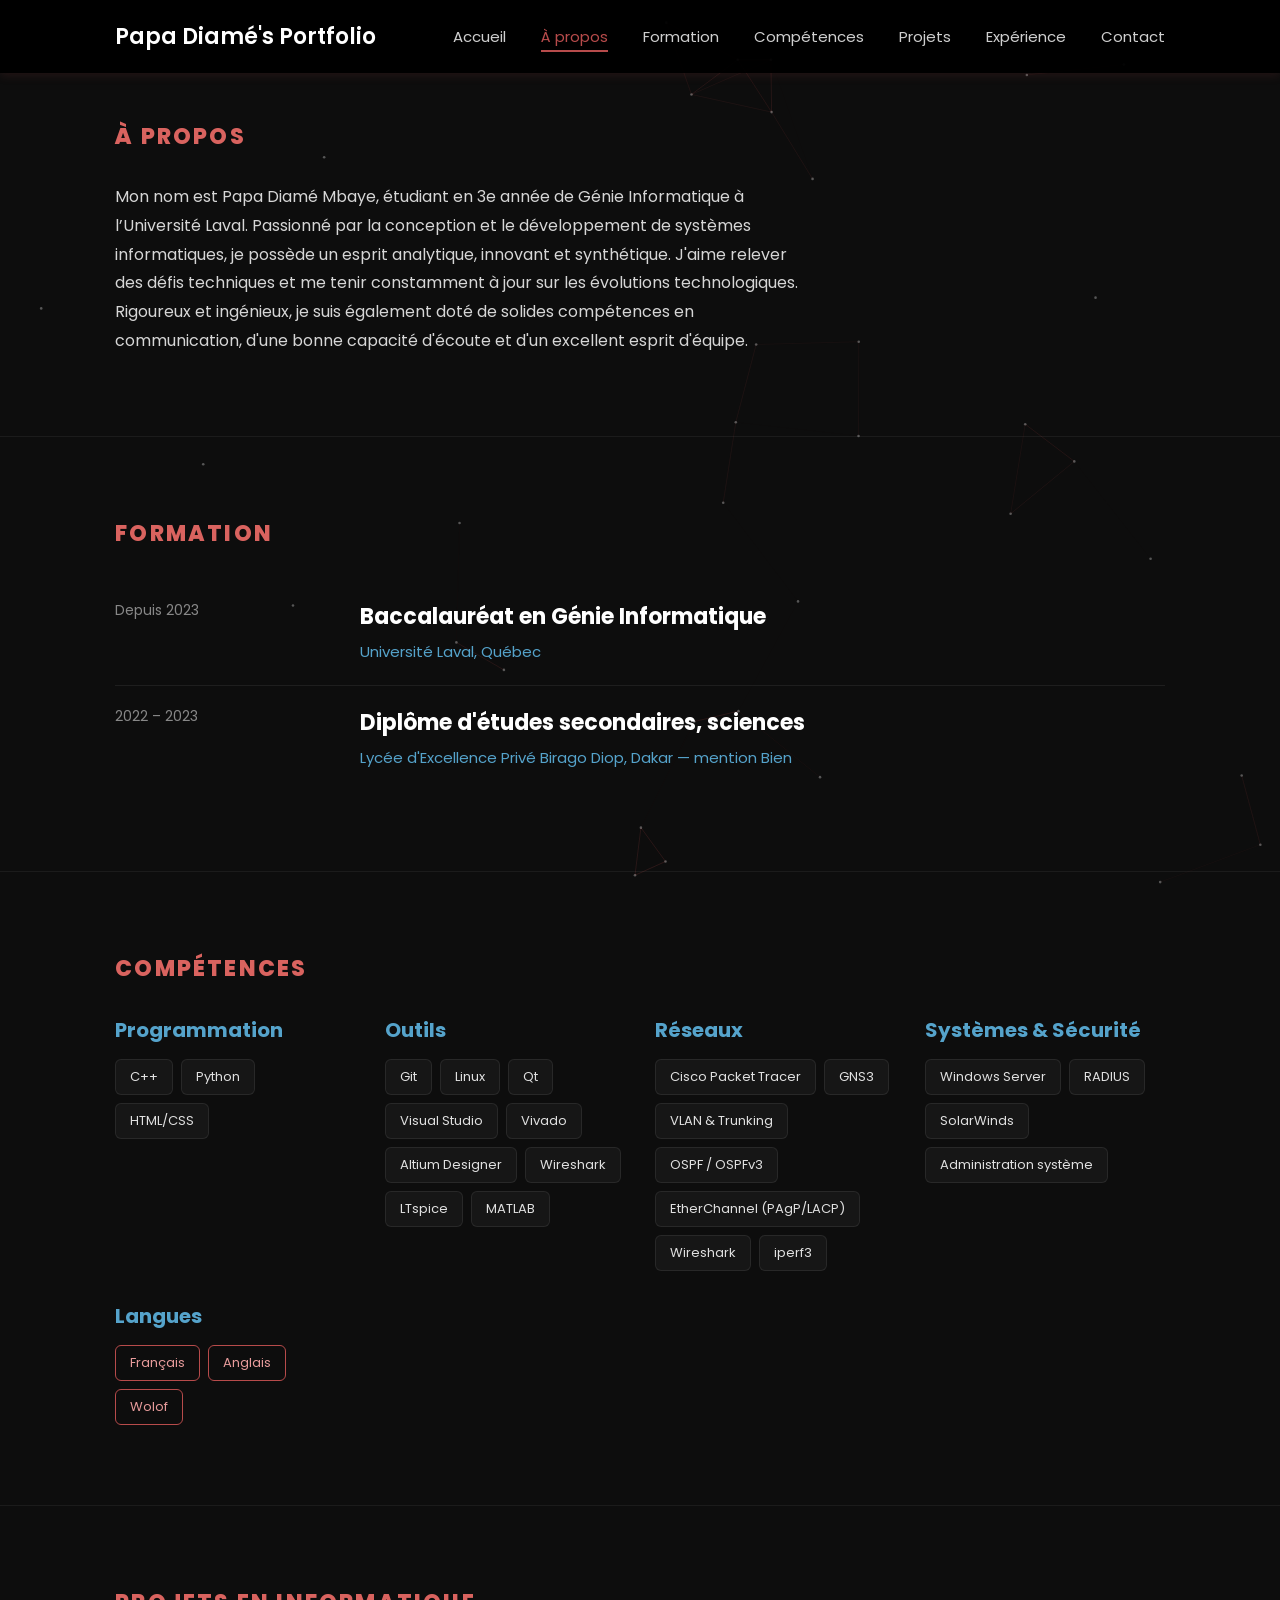
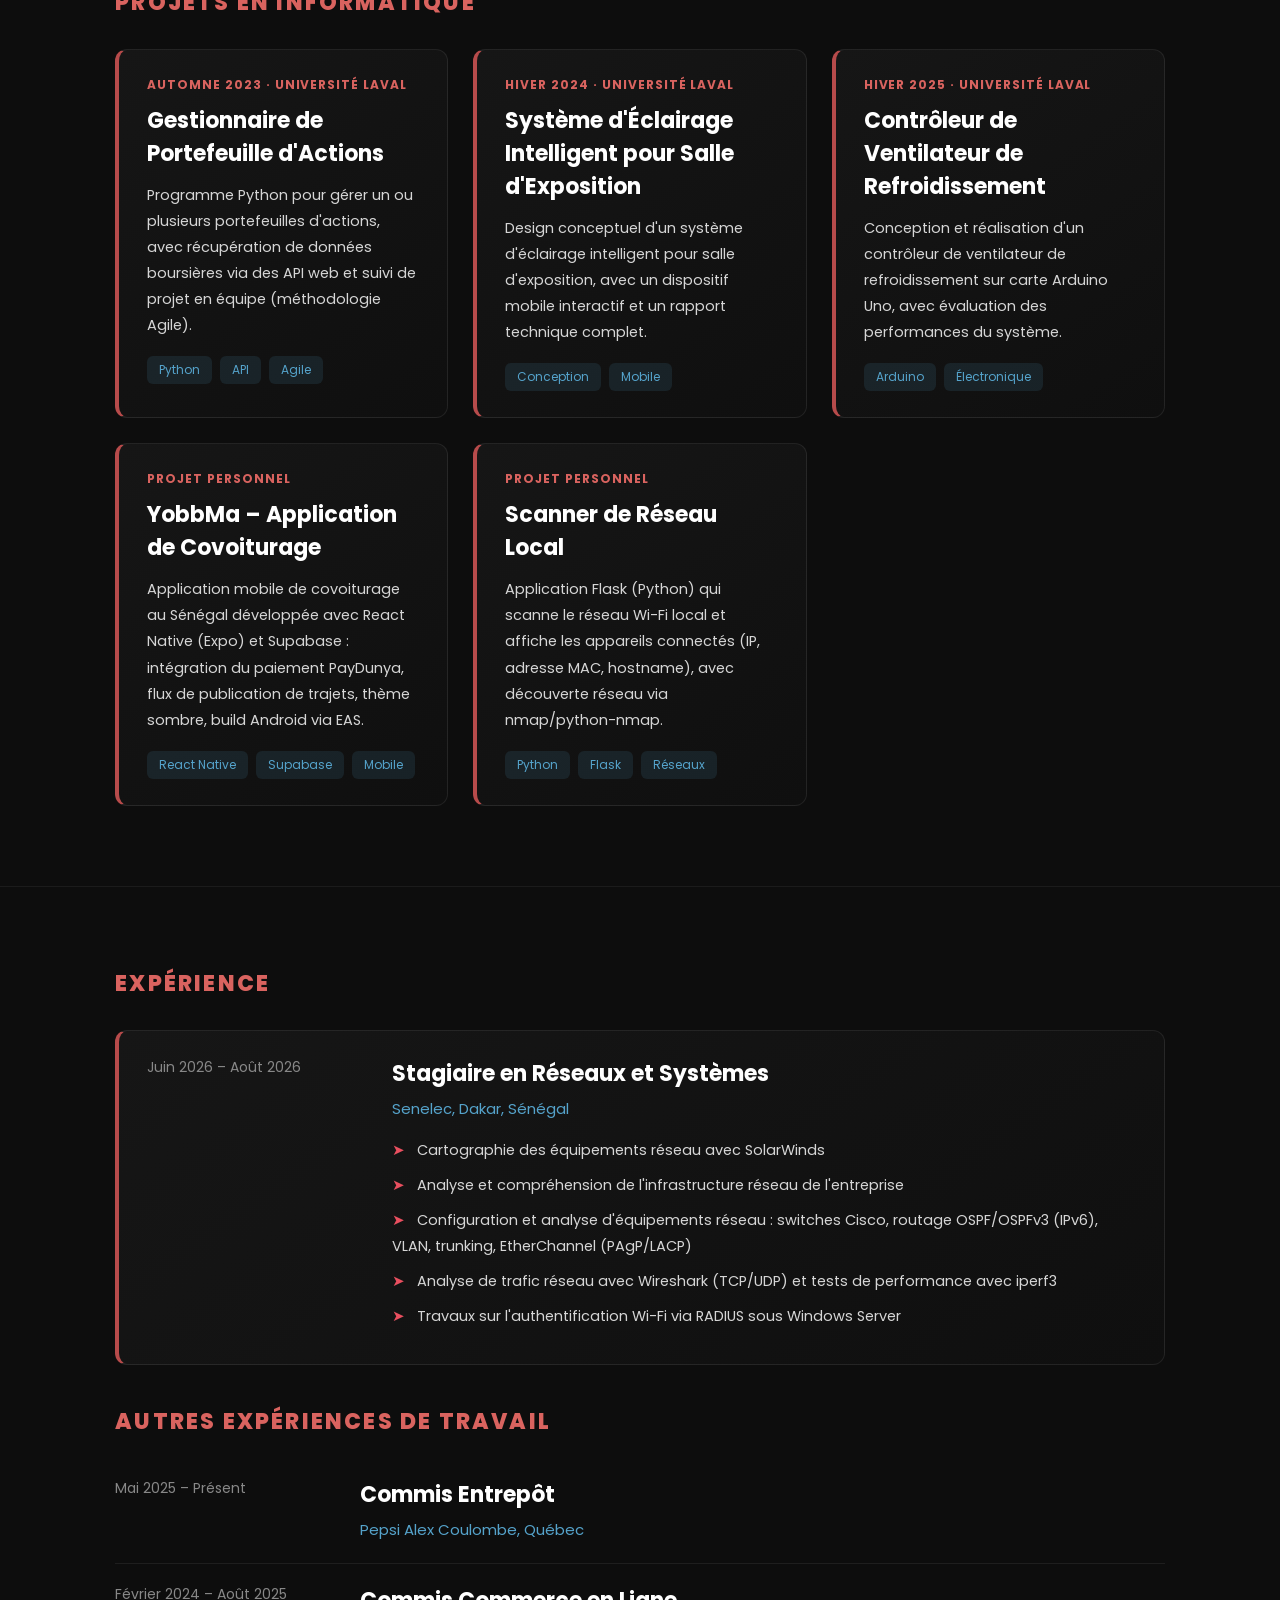
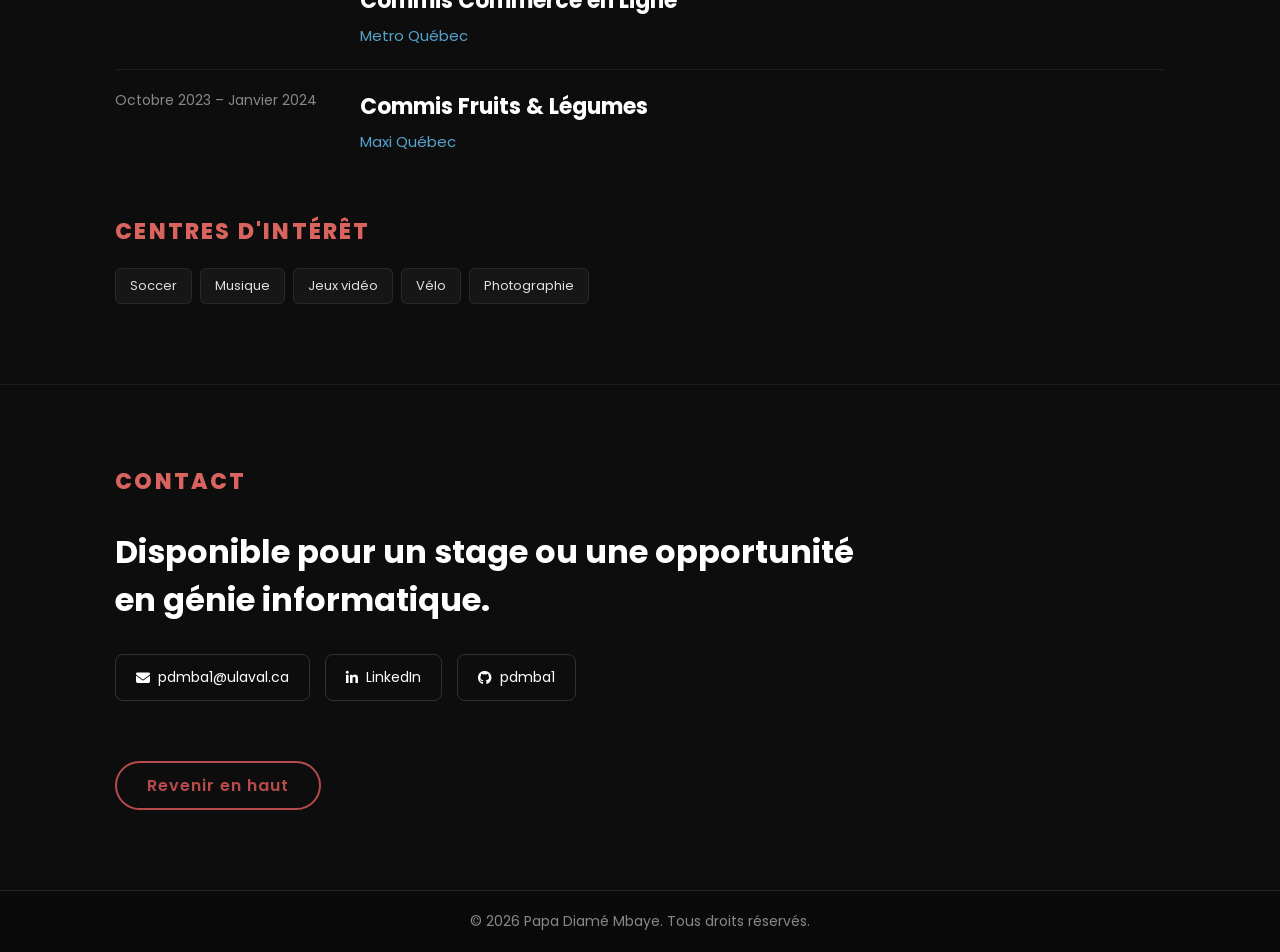
==== commit b9de064c: "Ajout de skills" ====
--- a/portfolio.html
+++ b/portfolio.html
@@ -1,11 +1,13 @@
 <!DOCTYPE html>
 <html lang="fr">
+
 <head>
     <meta charset="UTF-8">
     <meta name="viewport" content="width=device-width, initial-scale=1.0">
     <title>Portfolio | Papa Diamé Mbaye</title>
     <link rel="stylesheet" href="style.css">
 </head>
+
 <body>
 
     <canvas id="network-bg-page"></canvas>
@@ -47,9 +49,13 @@
     <section id="about" class="section active">
         <div class="container">
             <span class="eyebrow">À propos</span>
-            <p style="max-width:700px;">Mon nom est Papa Diamé Mbaye, étudiant en 3e année de Génie Informatique à l’Université Laval. Passionné par la conception et le développement de systèmes informatiques, je possède un esprit analytique,
-                innovant et synthétique. J'aime relever des défis techniques et me tenir constamment à jour sur les évolutions
-                technologiques. Rigoureux et ingénieux, je suis également doté de solides compétences en communication, d'une bonne capacité d'écoute
+            <p style="max-width:700px;">Mon nom est Papa Diamé Mbaye, étudiant en 3e année de Génie Informatique à
+                l’Université Laval. Passionné par la conception et le développement de systèmes informatiques, je
+                possède un esprit analytique,
+                innovant et synthétique. J'aime relever des défis techniques et me tenir constamment à jour sur les
+                évolutions
+                technologiques. Rigoureux et ingénieux, je suis également doté de solides compétences en communication,
+                d'une bonne capacité d'écoute
                 et d'un excellent esprit d'équipe.</p>
         </div>
     </section>
@@ -100,7 +106,9 @@
                         <span class="chip">Linux</span>
                         <span class="chip">Qt</span>
                         <span class="chip">Visual Studio</span>
-                        <span class="chip">VS Code</span>
+                        <span class="chip">Vivado</span>
+                        <span class="chip">Altium Designer</span>
+                        <span class="chip">Wireshark</span>
                         <span class="chip">LTspice</span>
                         <span class="chip">MATLAB</span>
                     </div>
@@ -150,7 +158,8 @@
                 <div class="project-card">
                     <span class="project-meta">Automne 2023 · Université Laval</span>
                     <h3>Gestionnaire de Portefeuille d'Actions</h3>
-                    <p>Programme Python pour gérer un ou plusieurs portefeuilles d'actions, avec récupération de données boursières via des API web et suivi de projet en équipe (méthodologie Agile).</p>
+                    <p>Programme Python pour gérer un ou plusieurs portefeuilles d'actions, avec récupération de données
+                        boursières via des API web et suivi de projet en équipe (méthodologie Agile).</p>
                     <div class="tag-group">
                         <span class="tag">Python</span>
                         <span class="tag">API</span>
@@ -161,7 +170,8 @@
                 <div class="project-card">
                     <span class="project-meta">Hiver 2024 · Université Laval</span>
                     <h3>Système d'Éclairage Intelligent pour Salle d'Exposition</h3>
-                    <p>Design conceptuel d'un système d'éclairage intelligent pour salle d'exposition, avec un dispositif mobile interactif et un rapport technique complet.</p>
+                    <p>Design conceptuel d'un système d'éclairage intelligent pour salle d'exposition, avec un
+                        dispositif mobile interactif et un rapport technique complet.</p>
                     <div class="tag-group">
                         <span class="tag">Conception</span>
                         <span class="tag">Mobile</span>
@@ -171,7 +181,8 @@
                 <div class="project-card">
                     <span class="project-meta">Hiver 2025 · Université Laval</span>
                     <h3>Contrôleur de Ventilateur de Refroidissement</h3>
-                    <p>Conception et réalisation d'un contrôleur de ventilateur de refroidissement sur carte Arduino Uno, avec évaluation des performances du système.</p>
+                    <p>Conception et réalisation d'un contrôleur de ventilateur de refroidissement sur carte Arduino
+                        Uno, avec évaluation des performances du système.</p>
                     <div class="tag-group">
                         <span class="tag">Arduino</span>
                         <span class="tag">Électronique</span>
@@ -181,7 +192,9 @@
                 <div class="project-card">
                     <span class="project-meta">Projet personnel</span>
                     <h3>YobbMa – Application de Covoiturage</h3>
-                    <p>Application mobile de covoiturage au Sénégal développée avec React Native (Expo) et Supabase : intégration du paiement PayDunya, flux de publication de trajets, thème sombre, build Android via EAS.</p>
+                    <p>Application mobile de covoiturage au Sénégal développée avec React Native (Expo) et Supabase :
+                        intégration du paiement PayDunya, flux de publication de trajets, thème sombre, build Android
+                        via EAS.</p>
                     <div class="tag-group">
                         <span class="tag">React Native</span>
                         <span class="tag">Supabase</span>
@@ -192,7 +205,8 @@
                 <div class="project-card">
                     <span class="project-meta">Projet personnel</span>
                     <h3>Scanner de Réseau Local</h3>
-                    <p>Application Flask (Python) qui scanne le réseau Wi-Fi local et affiche les appareils connectés (IP, adresse MAC, hostname), avec découverte réseau via nmap/python-nmap.</p>
+                    <p>Application Flask (Python) qui scanne le réseau Wi-Fi local et affiche les appareils connectés
+                        (IP, adresse MAC, hostname), avec découverte réseau via nmap/python-nmap.</p>
                     <div class="tag-group">
                         <span class="tag">Python</span>
                         <span class="tag">Flask</span>
@@ -217,8 +231,10 @@
                         <ul class="timeline-tasks">
                             <li>Cartographie des équipements réseau avec SolarWinds</li>
                             <li>Analyse et compréhension de l'infrastructure réseau de l'entreprise</li>
-                            <li>Configuration et analyse d'équipements réseau : switches Cisco, routage OSPF/OSPFv3 (IPv6), VLAN, trunking, EtherChannel (PAgP/LACP)</li>
-                            <li>Analyse de trafic réseau avec Wireshark (TCP/UDP) et tests de performance avec iperf3</li>
+                            <li>Configuration et analyse d'équipements réseau : switches Cisco, routage OSPF/OSPFv3
+                                (IPv6), VLAN, trunking, EtherChannel (PAgP/LACP)</li>
+                            <li>Analyse de trafic réseau avec Wireshark (TCP/UDP) et tests de performance avec iperf3
+                            </li>
                             <li>Travaux sur l'authentification Wi-Fi via RADIUS sous Windows Server</li>
                         </ul>
                     </div>
@@ -290,7 +306,7 @@
 
     <script>
         // ===== FOND ANIMÉ FIXE (toute la page) =====
-        (function() {
+        (function () {
             const canvas = document.getElementById('network-bg-page');
             if (!canvas) return;
             const ctx = canvas.getContext('2d');
@@ -385,12 +401,12 @@
         });
 
         // Menu burger mobile
-        document.addEventListener('DOMContentLoaded', function() {
+        document.addEventListener('DOMContentLoaded', function () {
             const menuBtn = document.querySelector('.mobile-menu-btn');
             const mobileMenu = document.querySelector('.mobile-nav');
 
             if (menuBtn && mobileMenu) {
-                menuBtn.addEventListener('click', function() {
+                menuBtn.addEventListener('click', function () {
                     mobileMenu.classList.toggle('active');
                 });
 
@@ -403,4 +419,5 @@
         });
     </script>
 </body>
+
 </html>
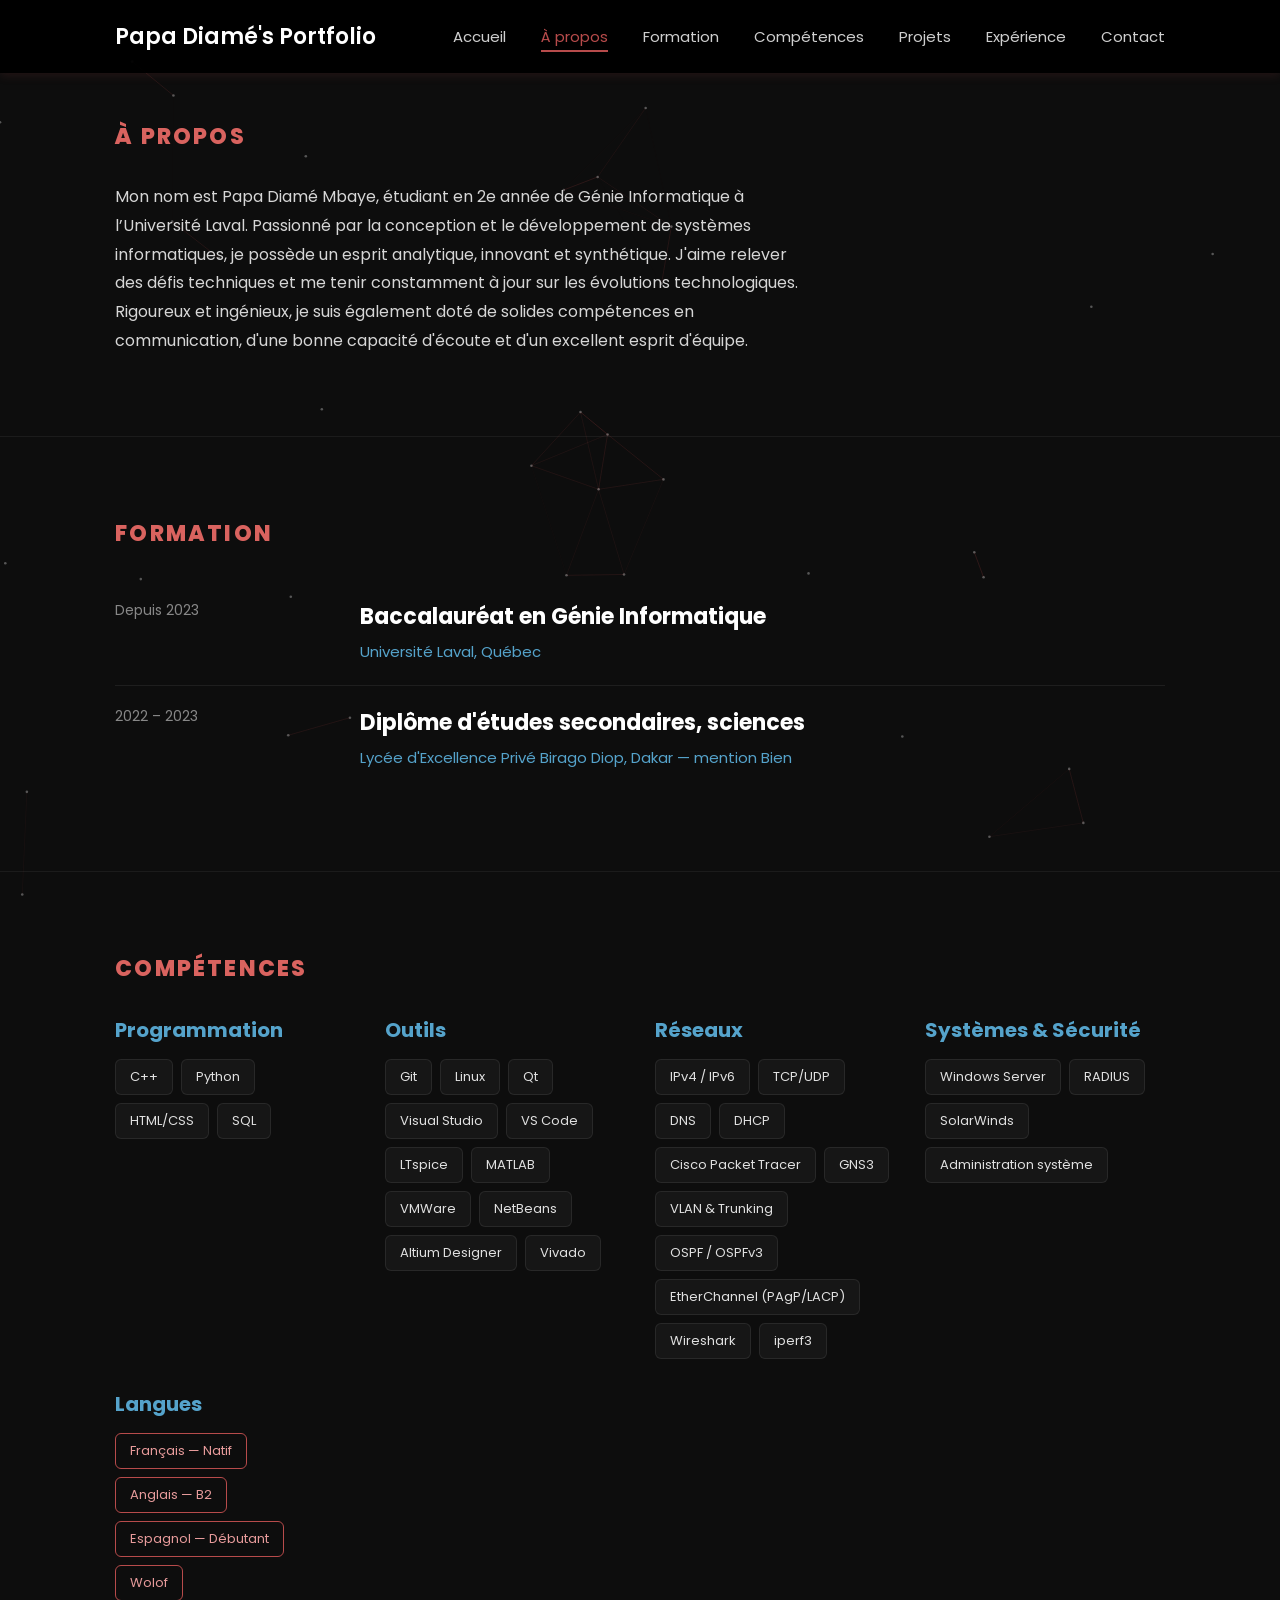
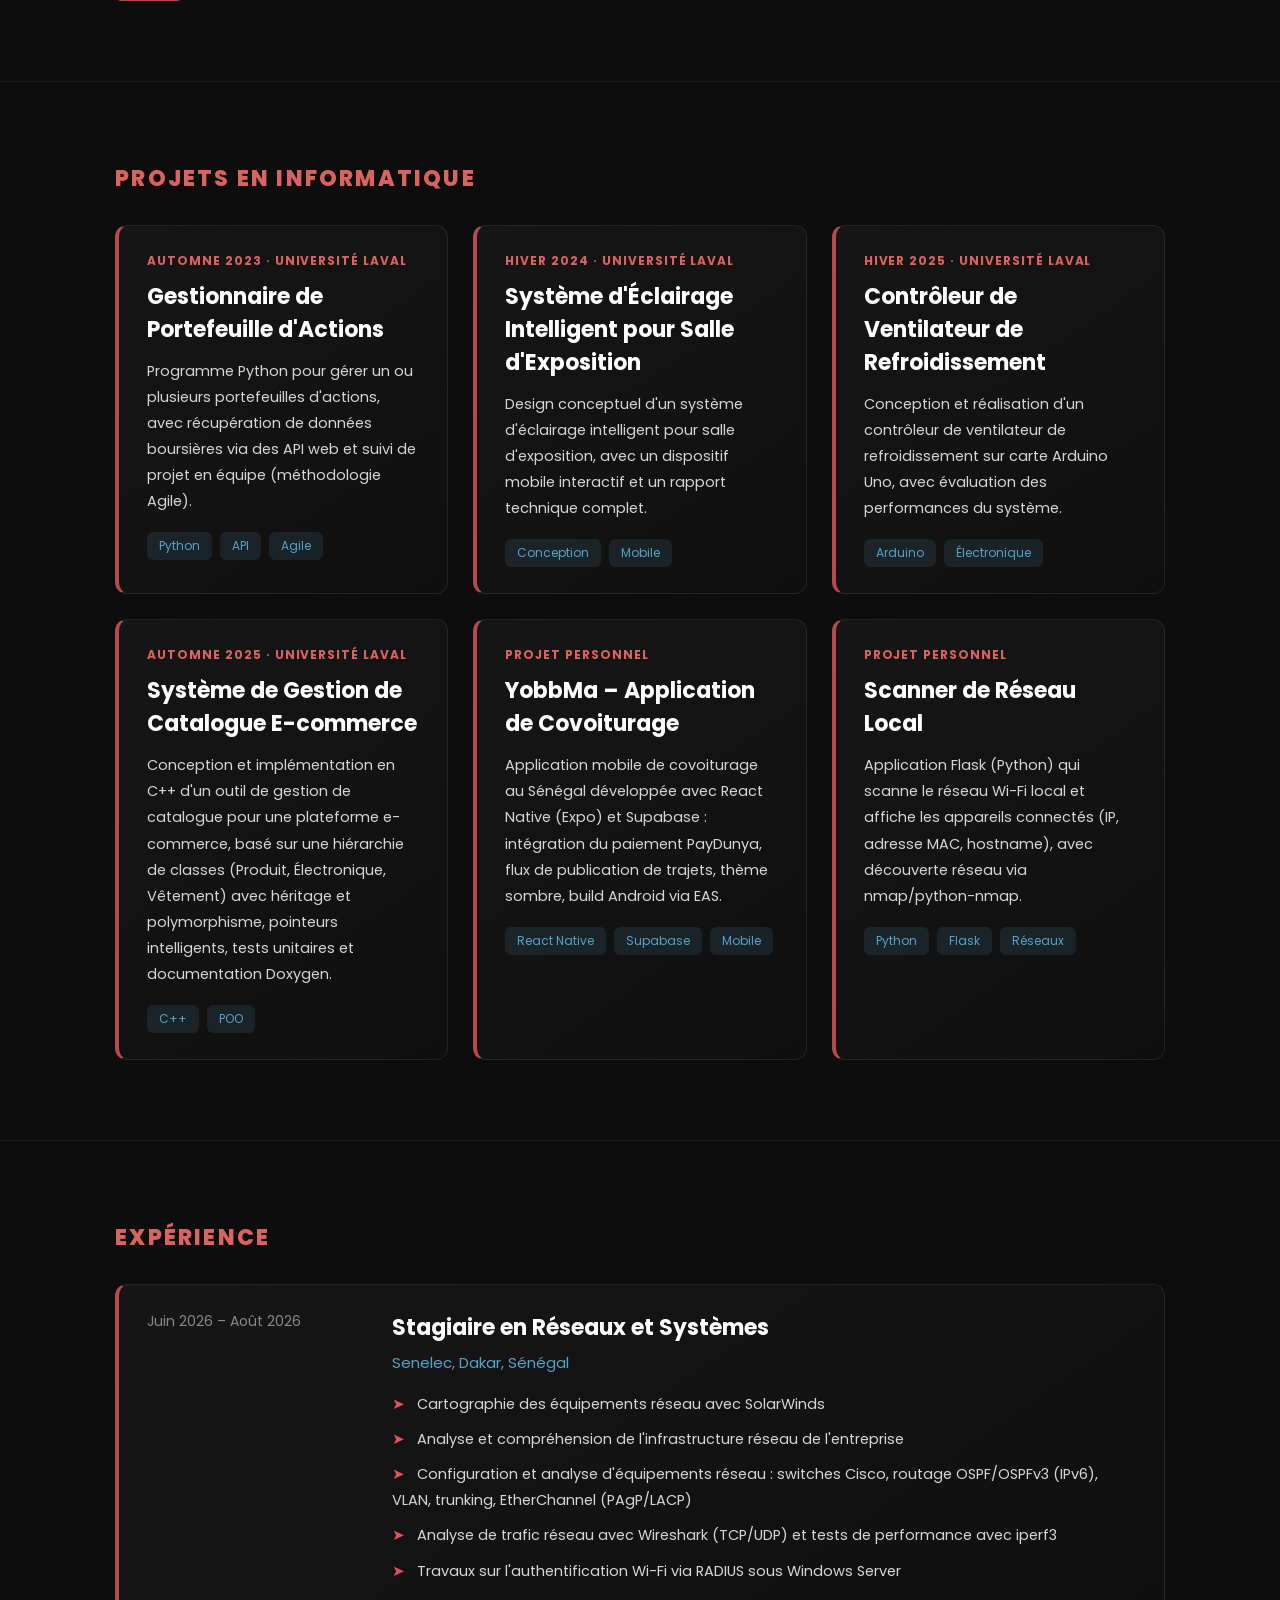
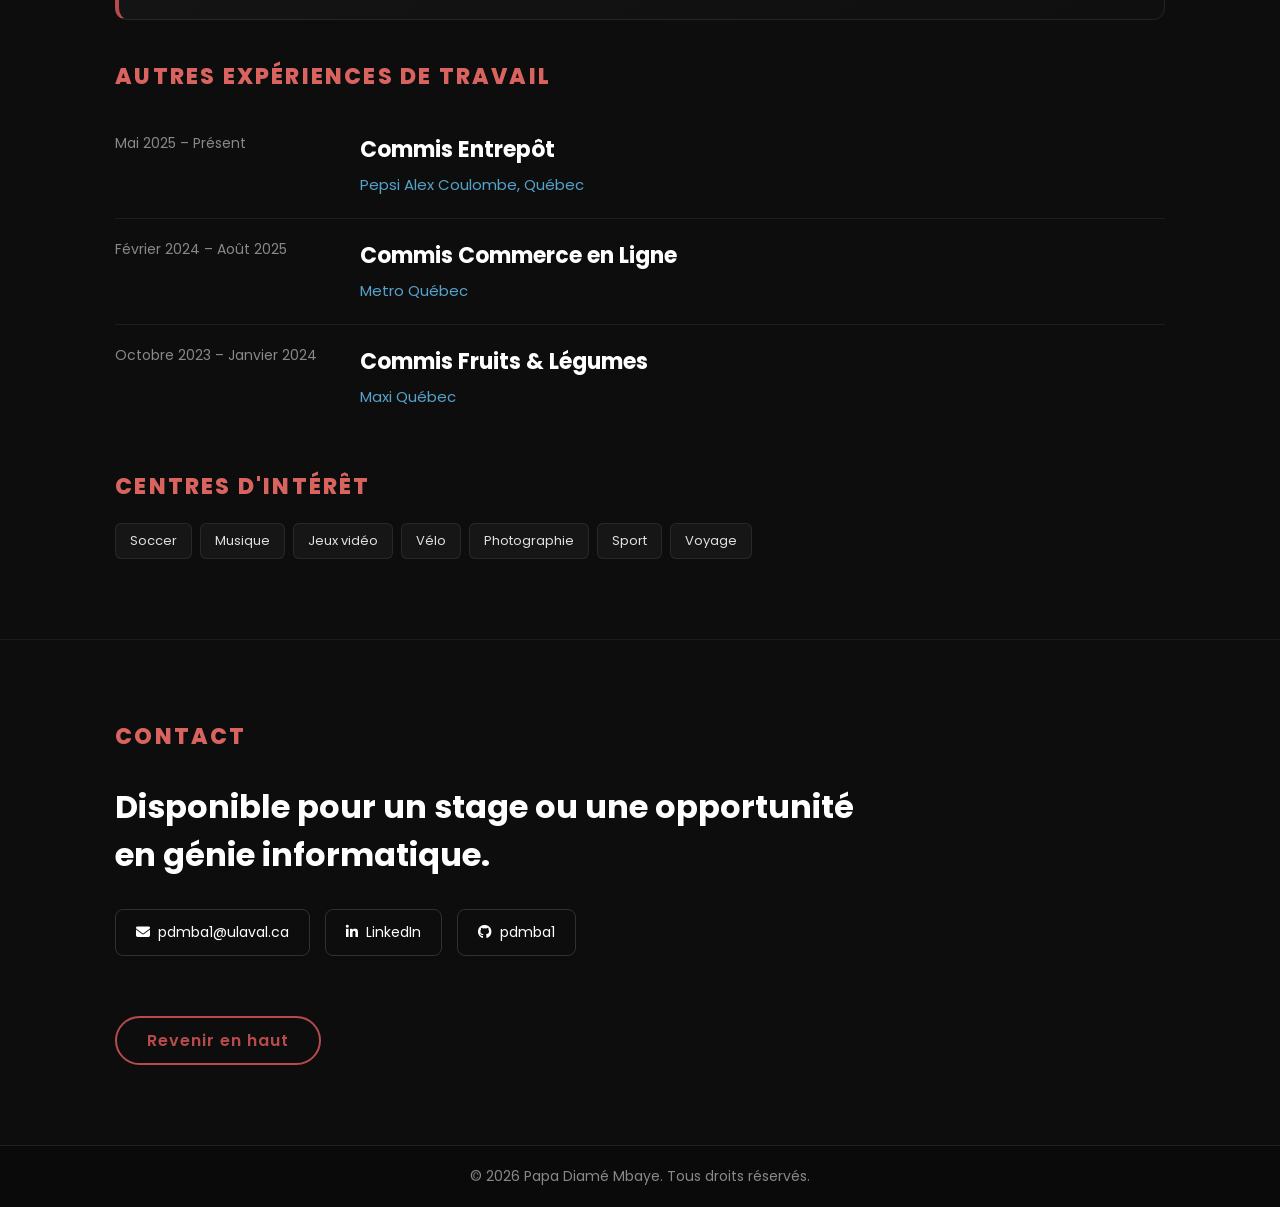
==== commit 54ee31cc: "Adaptation en fonction du nouveau CV" ====
--- a/portfolio.html
+++ b/portfolio.html
@@ -1,13 +1,11 @@
 <!DOCTYPE html>
 <html lang="fr">
-
 <head>
     <meta charset="UTF-8">
     <meta name="viewport" content="width=device-width, initial-scale=1.0">
     <title>Portfolio | Papa Diamé Mbaye</title>
     <link rel="stylesheet" href="style.css">
 </head>
-
 <body>
 
     <canvas id="network-bg-page"></canvas>
@@ -49,13 +47,9 @@
     <section id="about" class="section active">
         <div class="container">
             <span class="eyebrow">À propos</span>
-            <p style="max-width:700px;">Mon nom est Papa Diamé Mbaye, étudiant en 3e année de Génie Informatique à
-                l’Université Laval. Passionné par la conception et le développement de systèmes informatiques, je
-                possède un esprit analytique,
-                innovant et synthétique. J'aime relever des défis techniques et me tenir constamment à jour sur les
-                évolutions
-                technologiques. Rigoureux et ingénieux, je suis également doté de solides compétences en communication,
-                d'une bonne capacité d'écoute
+            <p style="max-width:700px;">Mon nom est Papa Diamé Mbaye, étudiant en 2e année de Génie Informatique à l’Université Laval. Passionné par la conception et le développement de systèmes informatiques, je possède un esprit analytique,
+                innovant et synthétique. J'aime relever des défis techniques et me tenir constamment à jour sur les évolutions
+                technologiques. Rigoureux et ingénieux, je suis également doté de solides compétences en communication, d'une bonne capacité d'écoute
                 et d'un excellent esprit d'équipe.</p>
         </div>
     </section>
@@ -96,6 +90,7 @@
                         <span class="chip">C++</span>
                         <span class="chip">Python</span>
                         <span class="chip">HTML/CSS</span>
+                        <span class="chip">SQL</span>
                     </div>
                 </div>
 
@@ -106,17 +101,23 @@
                         <span class="chip">Linux</span>
                         <span class="chip">Qt</span>
                         <span class="chip">Visual Studio</span>
-                        <span class="chip">Vivado</span>
-                        <span class="chip">Altium Designer</span>
-                        <span class="chip">Wireshark</span>
+                        <span class="chip">VS Code</span>
                         <span class="chip">LTspice</span>
                         <span class="chip">MATLAB</span>
+                        <span class="chip">VMWare</span>
+                        <span class="chip">NetBeans</span>
+                        <span class="chip">Altium Designer</span>
+                        <span class="chip">Vivado</span>
                     </div>
                 </div>
 
                 <div class="skill-col">
                     <h3>Réseaux</h3>
                     <div class="chip-group">
+                        <span class="chip">IPv4 / IPv6</span>
+                        <span class="chip">TCP/UDP</span>
+                        <span class="chip">DNS</span>
+                        <span class="chip">DHCP</span>
                         <span class="chip">Cisco Packet Tracer</span>
                         <span class="chip">GNS3</span>
                         <span class="chip">VLAN &amp; Trunking</span>
@@ -140,8 +141,9 @@
                 <div class="skill-col">
                     <h3>Langues</h3>
                     <div class="chip-group">
-                        <span class="chip chip-outline">Français</span>
-                        <span class="chip chip-outline">Anglais</span>
+                        <span class="chip chip-outline">Français — Natif</span>
+                        <span class="chip chip-outline">Anglais — B2</span>
+                        <span class="chip chip-outline">Espagnol — Débutant</span>
                         <span class="chip chip-outline">Wolof</span>
                     </div>
                 </div>
@@ -158,8 +160,7 @@
                 <div class="project-card">
                     <span class="project-meta">Automne 2023 · Université Laval</span>
                     <h3>Gestionnaire de Portefeuille d'Actions</h3>
-                    <p>Programme Python pour gérer un ou plusieurs portefeuilles d'actions, avec récupération de données
-                        boursières via des API web et suivi de projet en équipe (méthodologie Agile).</p>
+                    <p>Programme Python pour gérer un ou plusieurs portefeuilles d'actions, avec récupération de données boursières via des API web et suivi de projet en équipe (méthodologie Agile).</p>
                     <div class="tag-group">
                         <span class="tag">Python</span>
                         <span class="tag">API</span>
@@ -170,8 +171,7 @@
                 <div class="project-card">
                     <span class="project-meta">Hiver 2024 · Université Laval</span>
                     <h3>Système d'Éclairage Intelligent pour Salle d'Exposition</h3>
-                    <p>Design conceptuel d'un système d'éclairage intelligent pour salle d'exposition, avec un
-                        dispositif mobile interactif et un rapport technique complet.</p>
+                    <p>Design conceptuel d'un système d'éclairage intelligent pour salle d'exposition, avec un dispositif mobile interactif et un rapport technique complet.</p>
                     <div class="tag-group">
                         <span class="tag">Conception</span>
                         <span class="tag">Mobile</span>
@@ -181,8 +181,7 @@
                 <div class="project-card">
                     <span class="project-meta">Hiver 2025 · Université Laval</span>
                     <h3>Contrôleur de Ventilateur de Refroidissement</h3>
-                    <p>Conception et réalisation d'un contrôleur de ventilateur de refroidissement sur carte Arduino
-                        Uno, avec évaluation des performances du système.</p>
+                    <p>Conception et réalisation d'un contrôleur de ventilateur de refroidissement sur carte Arduino Uno, avec évaluation des performances du système.</p>
                     <div class="tag-group">
                         <span class="tag">Arduino</span>
                         <span class="tag">Électronique</span>
@@ -190,11 +189,19 @@
                 </div>
 
                 <div class="project-card">
+                    <span class="project-meta">Automne 2025 · Université Laval</span>
+                    <h3>Système de Gestion de Catalogue E-commerce</h3>
+                    <p>Conception et implémentation en C++ d'un outil de gestion de catalogue pour une plateforme e-commerce, basé sur une hiérarchie de classes (Produit, Électronique, Vêtement) avec héritage et polymorphisme, pointeurs intelligents, tests unitaires et documentation Doxygen.</p>
+                    <div class="tag-group">
+                        <span class="tag">C++</span>
+                        <span class="tag">POO</span>
+                    </div>
+                </div>
+
+                <div class="project-card">
                     <span class="project-meta">Projet personnel</span>
                     <h3>YobbMa – Application de Covoiturage</h3>
-                    <p>Application mobile de covoiturage au Sénégal développée avec React Native (Expo) et Supabase :
-                        intégration du paiement PayDunya, flux de publication de trajets, thème sombre, build Android
-                        via EAS.</p>
+                    <p>Application mobile de covoiturage au Sénégal développée avec React Native (Expo) et Supabase : intégration du paiement PayDunya, flux de publication de trajets, thème sombre, build Android via EAS.</p>
                     <div class="tag-group">
                         <span class="tag">React Native</span>
                         <span class="tag">Supabase</span>
@@ -205,8 +212,7 @@
                 <div class="project-card">
                     <span class="project-meta">Projet personnel</span>
                     <h3>Scanner de Réseau Local</h3>
-                    <p>Application Flask (Python) qui scanne le réseau Wi-Fi local et affiche les appareils connectés
-                        (IP, adresse MAC, hostname), avec découverte réseau via nmap/python-nmap.</p>
+                    <p>Application Flask (Python) qui scanne le réseau Wi-Fi local et affiche les appareils connectés (IP, adresse MAC, hostname), avec découverte réseau via nmap/python-nmap.</p>
                     <div class="tag-group">
                         <span class="tag">Python</span>
                         <span class="tag">Flask</span>
@@ -231,10 +237,8 @@
                         <ul class="timeline-tasks">
                             <li>Cartographie des équipements réseau avec SolarWinds</li>
                             <li>Analyse et compréhension de l'infrastructure réseau de l'entreprise</li>
-                            <li>Configuration et analyse d'équipements réseau : switches Cisco, routage OSPF/OSPFv3
-                                (IPv6), VLAN, trunking, EtherChannel (PAgP/LACP)</li>
-                            <li>Analyse de trafic réseau avec Wireshark (TCP/UDP) et tests de performance avec iperf3
-                            </li>
+                            <li>Configuration et analyse d'équipements réseau : switches Cisco, routage OSPF/OSPFv3 (IPv6), VLAN, trunking, EtherChannel (PAgP/LACP)</li>
+                            <li>Analyse de trafic réseau avec Wireshark (TCP/UDP) et tests de performance avec iperf3</li>
                             <li>Travaux sur l'authentification Wi-Fi via RADIUS sous Windows Server</li>
                         </ul>
                     </div>
@@ -273,6 +277,8 @@
                 <span class="chip">Jeux vidéo</span>
                 <span class="chip">Vélo</span>
                 <span class="chip">Photographie</span>
+                <span class="chip">Sport</span>
+                <span class="chip">Voyage</span>
             </div>
         </div>
     </section>
@@ -306,7 +312,7 @@
 
     <script>
         // ===== FOND ANIMÉ FIXE (toute la page) =====
-        (function () {
+        (function() {
             const canvas = document.getElementById('network-bg-page');
             if (!canvas) return;
             const ctx = canvas.getContext('2d');
@@ -401,12 +407,12 @@
         });
 
         // Menu burger mobile
-        document.addEventListener('DOMContentLoaded', function () {
+        document.addEventListener('DOMContentLoaded', function() {
             const menuBtn = document.querySelector('.mobile-menu-btn');
             const mobileMenu = document.querySelector('.mobile-nav');
 
             if (menuBtn && mobileMenu) {
-                menuBtn.addEventListener('click', function () {
+                menuBtn.addEventListener('click', function() {
                     mobileMenu.classList.toggle('active');
                 });
 
@@ -419,5 +425,4 @@
         });
     </script>
 </body>
-
 </html>
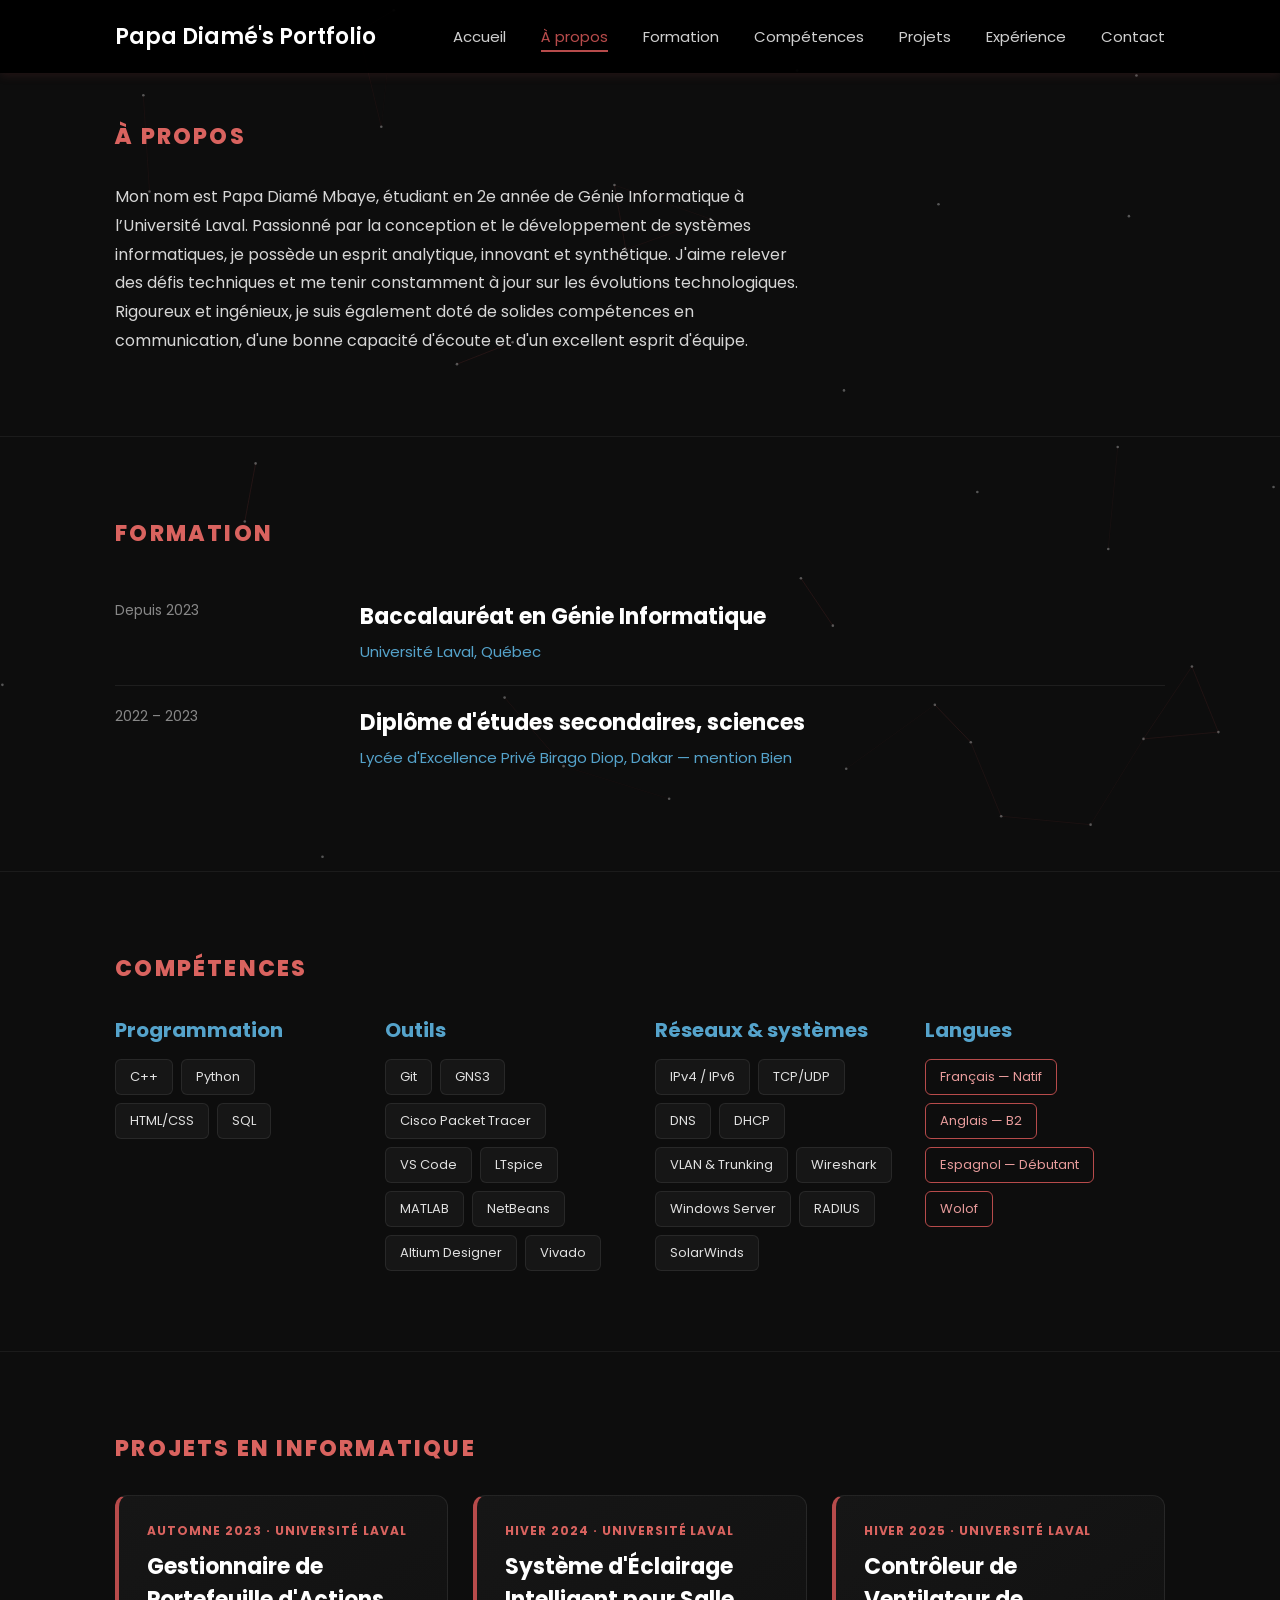
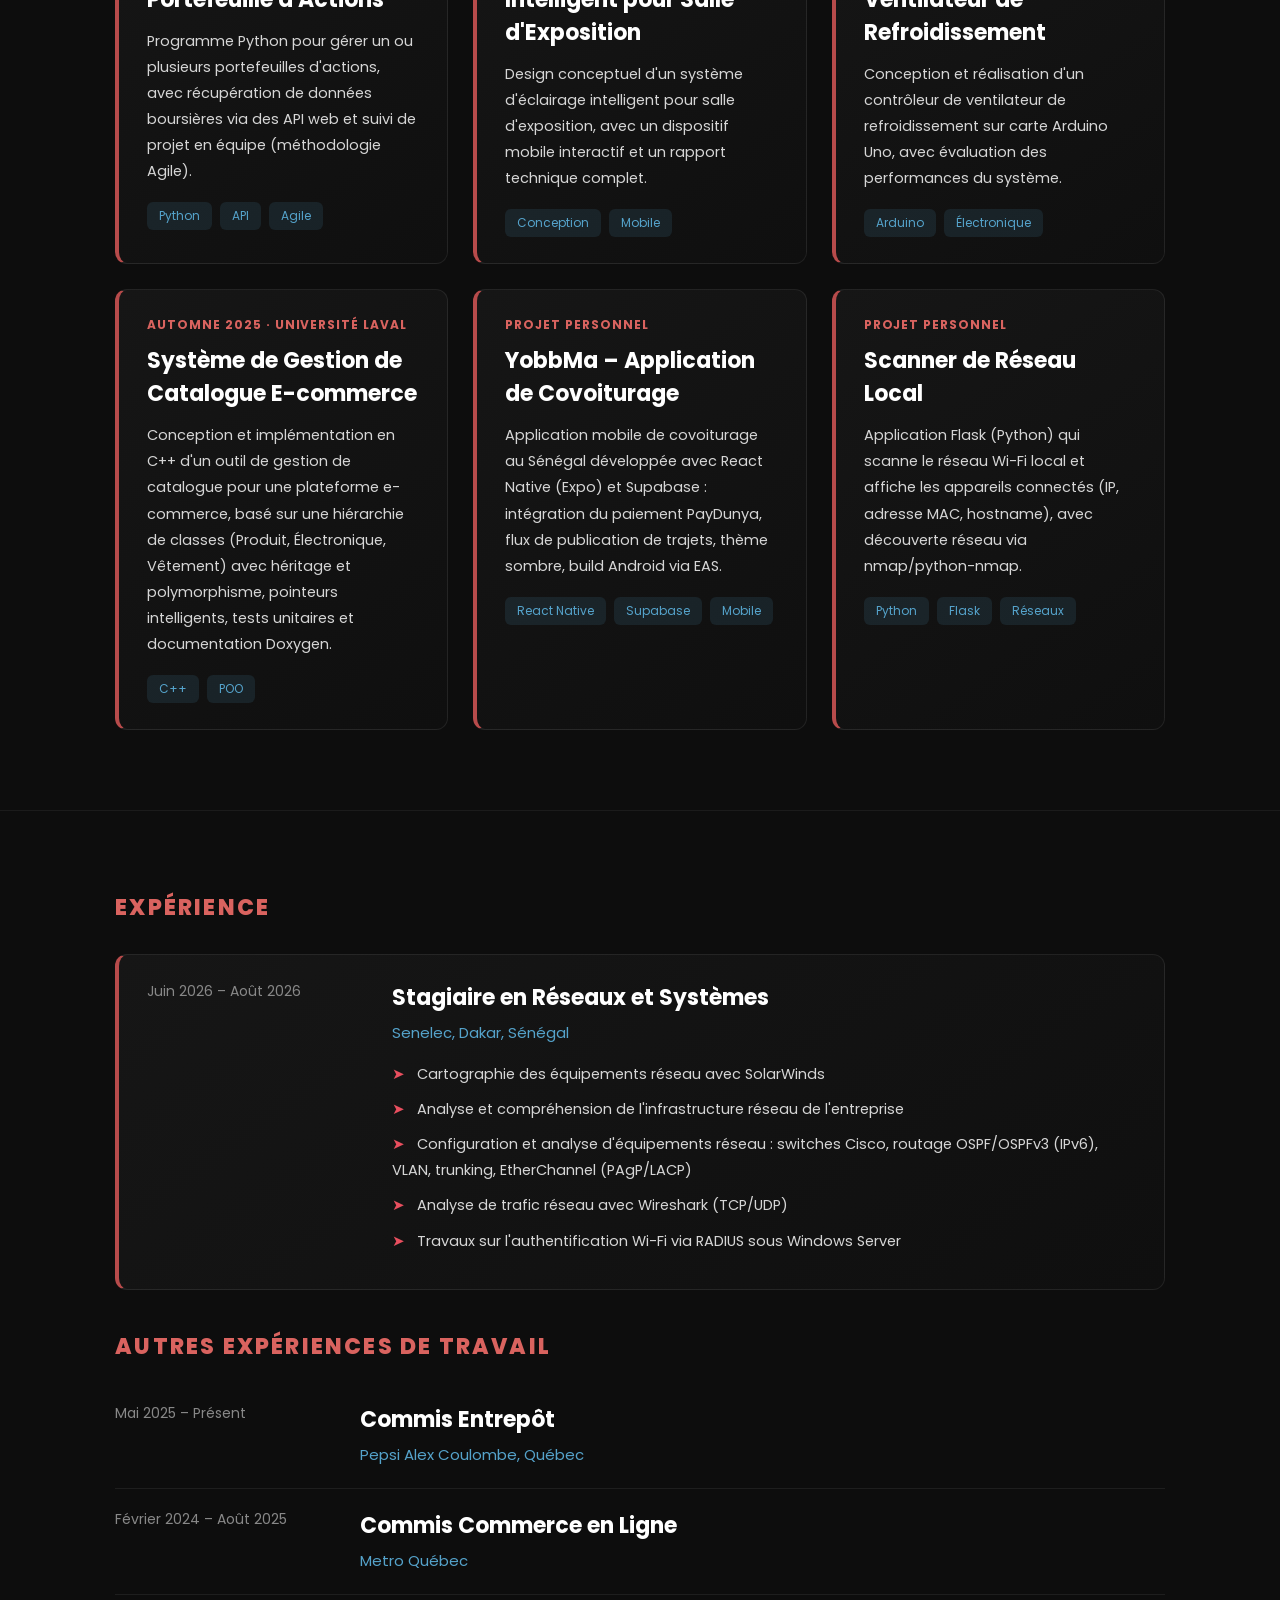
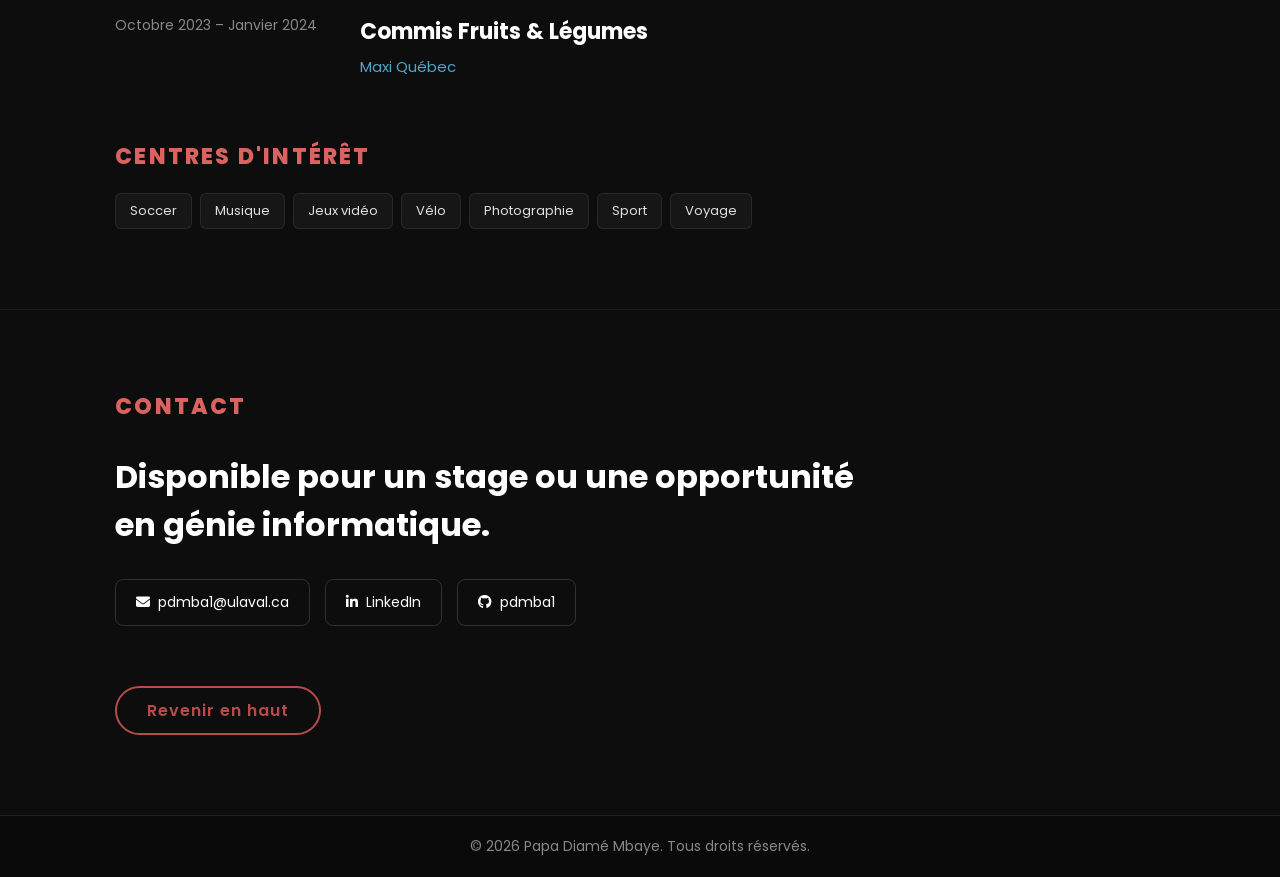
==== commit 9318e65d: "Correction des compétences" ====
--- a/portfolio.html
+++ b/portfolio.html
@@ -98,13 +98,11 @@
                     <h3>Outils</h3>
                     <div class="chip-group">
                         <span class="chip">Git</span>
-                        <span class="chip">Linux</span>
-                        <span class="chip">Qt</span>
-                        <span class="chip">Visual Studio</span>
+                        <span class="chip">GNS3</span>
+                        <span class="chip">Cisco Packet Tracer</span>
                         <span class="chip">VS Code</span>
                         <span class="chip">LTspice</span>
                         <span class="chip">MATLAB</span>
-                        <span class="chip">VMWare</span>
                         <span class="chip">NetBeans</span>
                         <span class="chip">Altium Designer</span>
                         <span class="chip">Vivado</span>
@@ -112,31 +110,20 @@
                 </div>
 
                 <div class="skill-col">
-                    <h3>Réseaux</h3>
+                    <h3>Réseaux &amp; systèmes</h3>
                     <div class="chip-group">
                         <span class="chip">IPv4 / IPv6</span>
                         <span class="chip">TCP/UDP</span>
                         <span class="chip">DNS</span>
                         <span class="chip">DHCP</span>
-                        <span class="chip">Cisco Packet Tracer</span>
-                        <span class="chip">GNS3</span>
                         <span class="chip">VLAN &amp; Trunking</span>
-                        <span class="chip">OSPF / OSPFv3</span>
-                        <span class="chip">EtherChannel (PAgP/LACP)</span>
                         <span class="chip">Wireshark</span>
-                        <span class="chip">iperf3</span>
-                    </div>
-                </div>
-
-                <div class="skill-col">
-                    <h3>Systèmes &amp; Sécurité</h3>
-                    <div class="chip-group">
                         <span class="chip">Windows Server</span>
                         <span class="chip">RADIUS</span>
                         <span class="chip">SolarWinds</span>
-                        <span class="chip">Administration système</span>
-                    </div>
-                </div>
+                    </div>
+                </div>
+
 
                 <div class="skill-col">
                     <h3>Langues</h3>
@@ -238,7 +225,7 @@
                             <li>Cartographie des équipements réseau avec SolarWinds</li>
                             <li>Analyse et compréhension de l'infrastructure réseau de l'entreprise</li>
                             <li>Configuration et analyse d'équipements réseau : switches Cisco, routage OSPF/OSPFv3 (IPv6), VLAN, trunking, EtherChannel (PAgP/LACP)</li>
-                            <li>Analyse de trafic réseau avec Wireshark (TCP/UDP) et tests de performance avec iperf3</li>
+                            <li>Analyse de trafic réseau avec Wireshark (TCP/UDP) </li>
                             <li>Travaux sur l'authentification Wi-Fi via RADIUS sous Windows Server</li>
                         </ul>
                     </div>
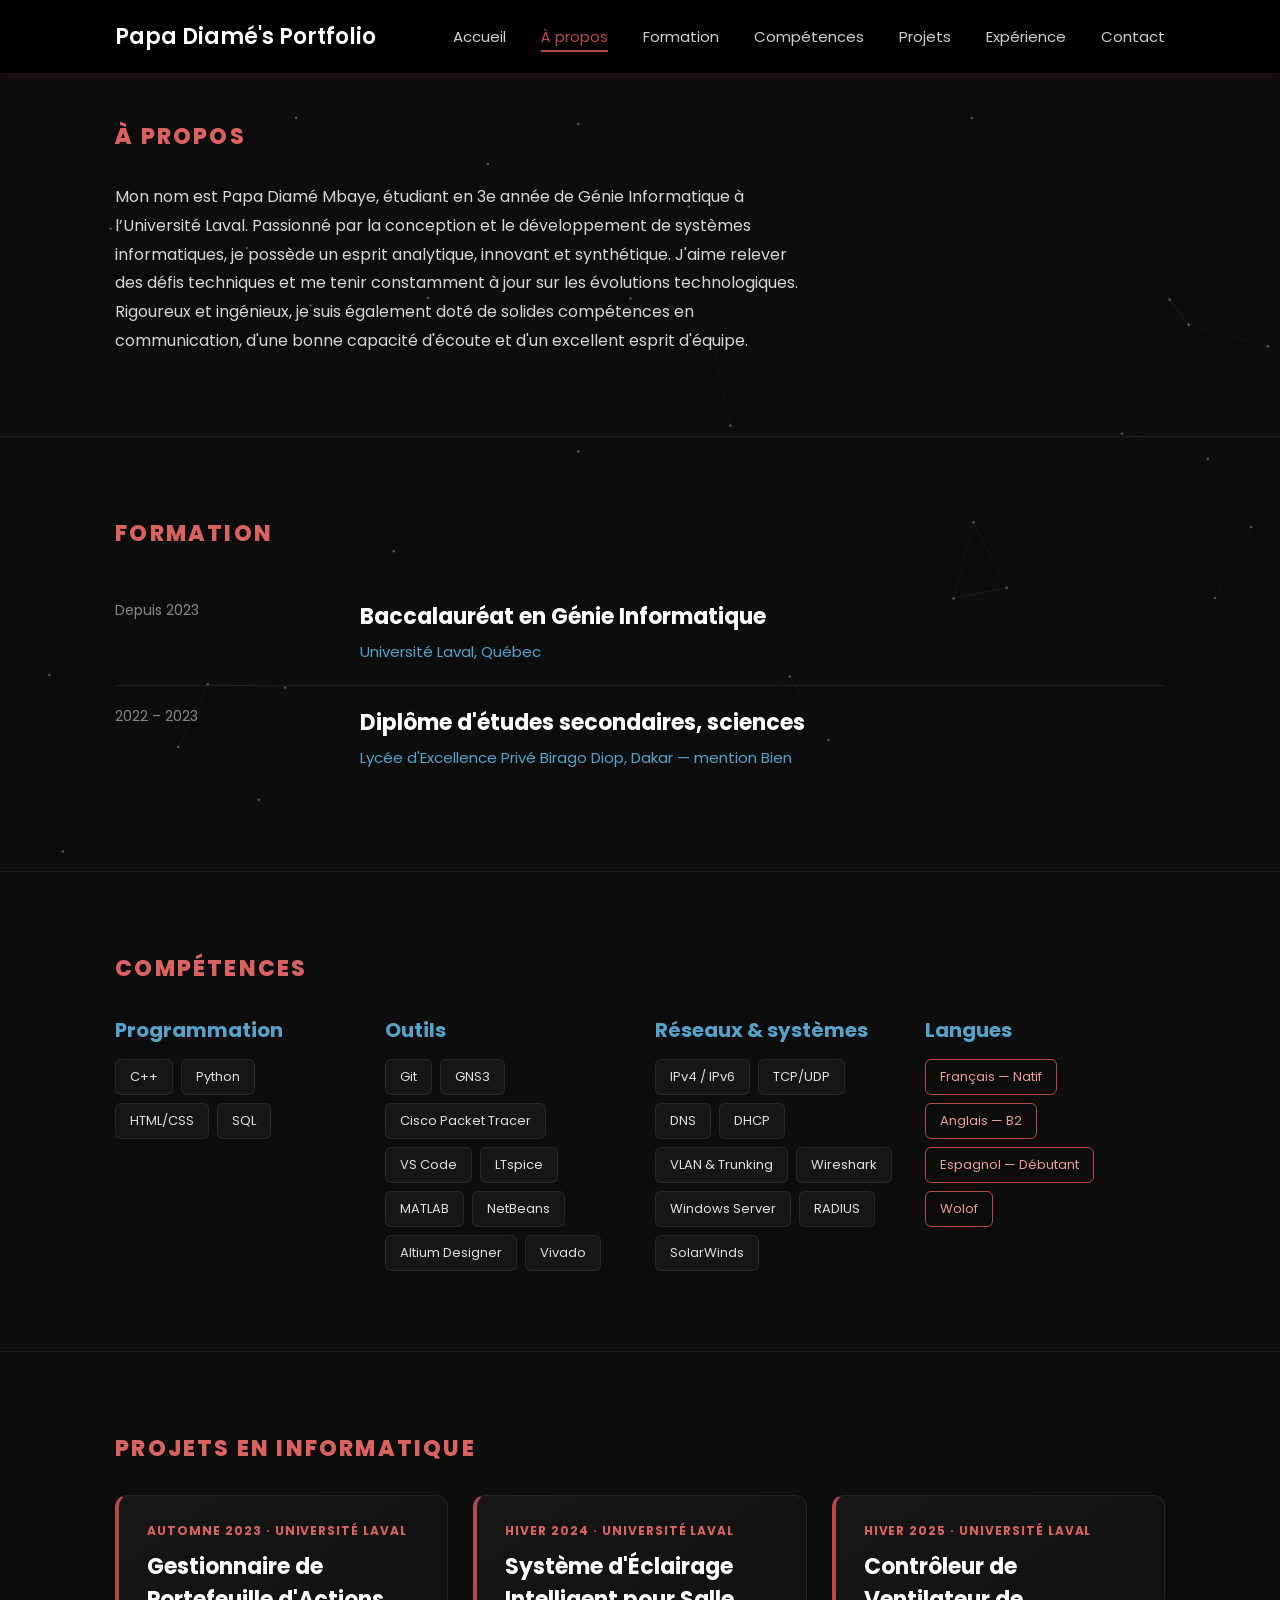
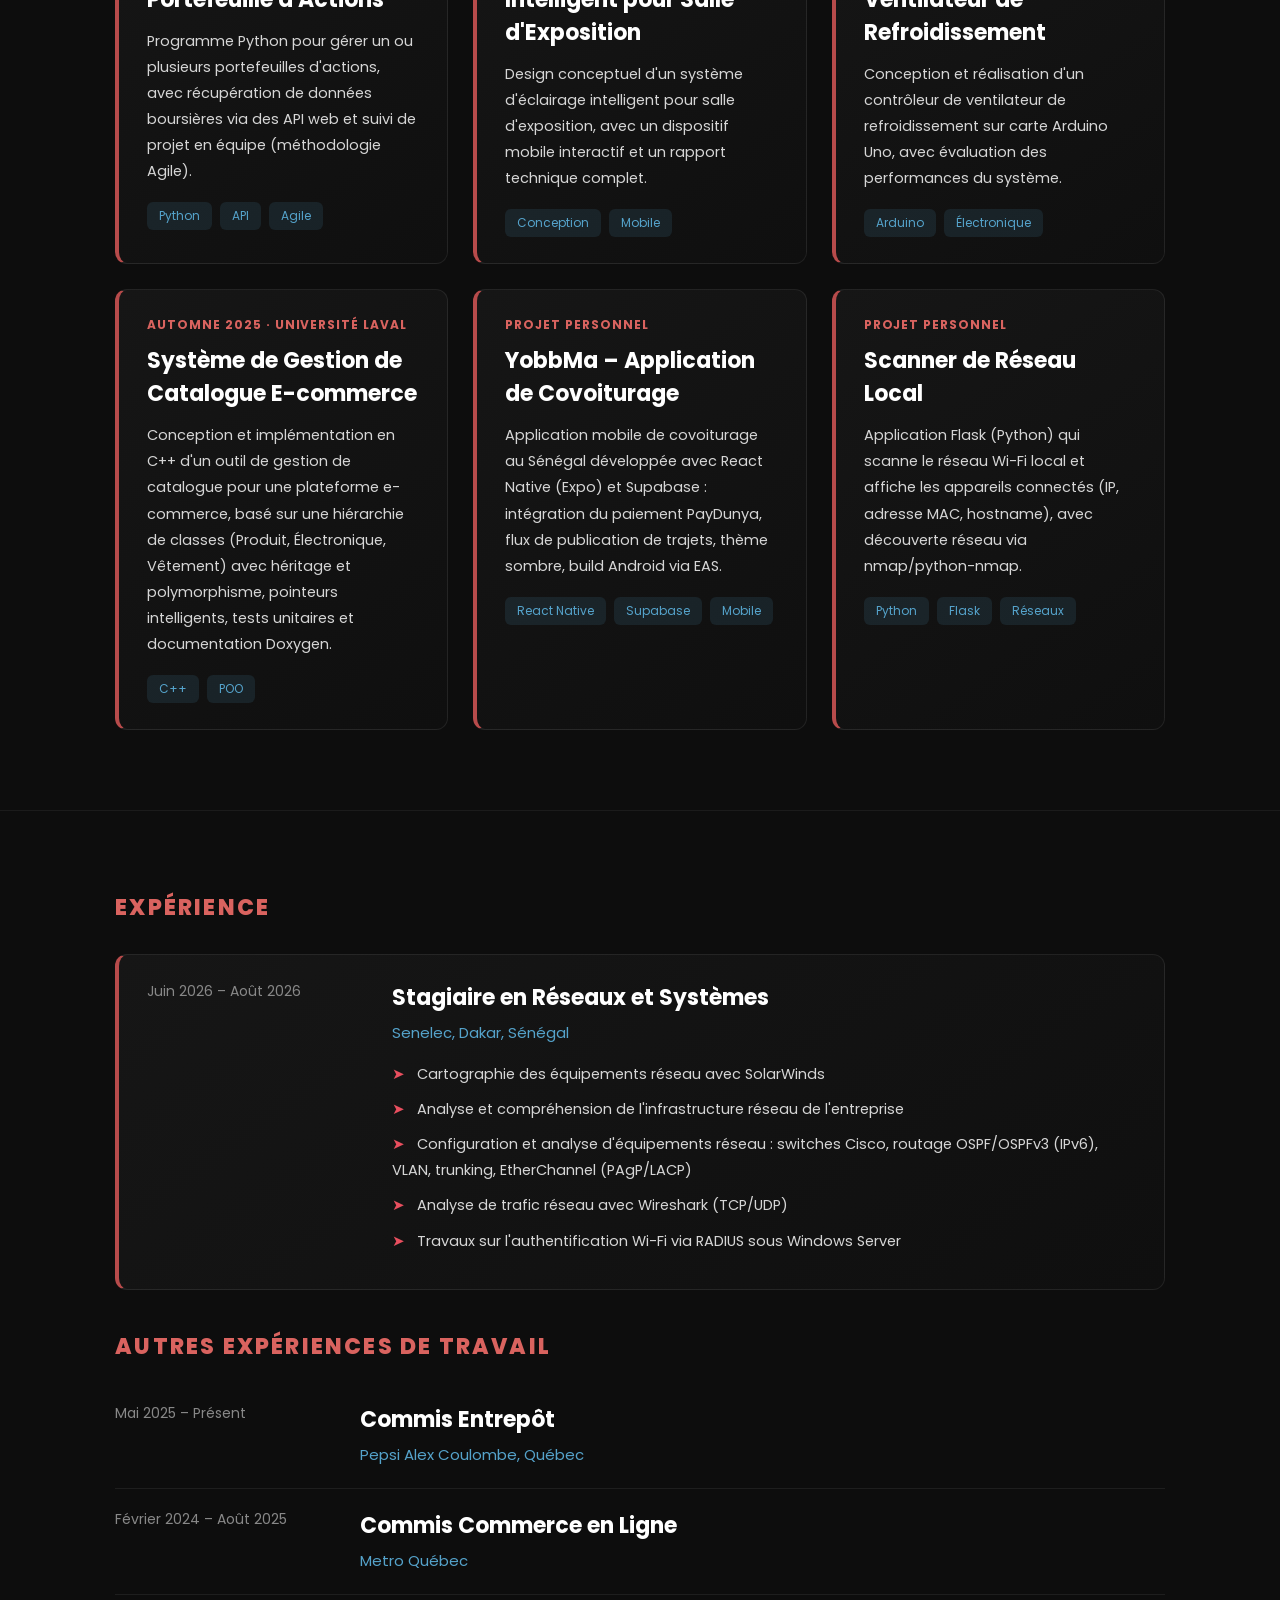
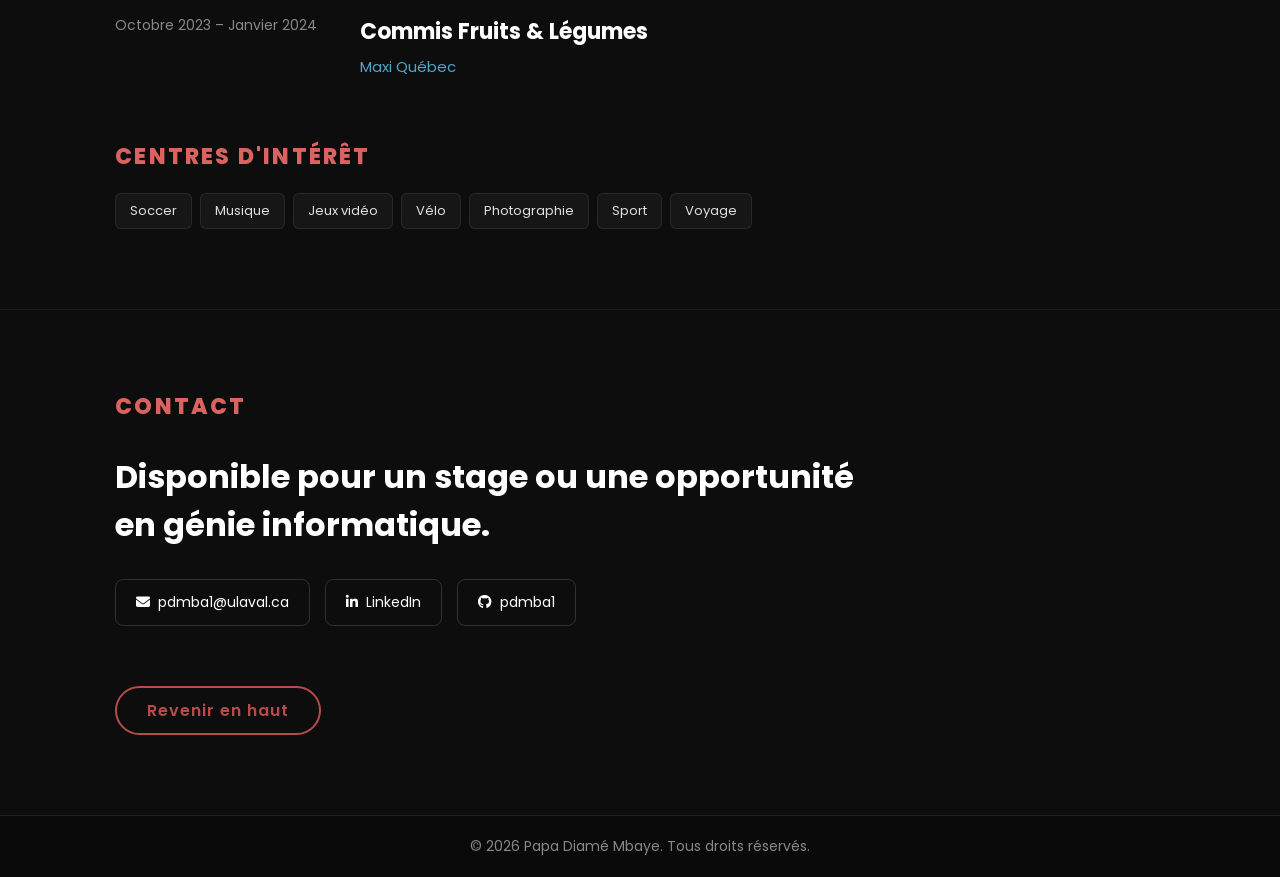
==== commit 5a8b2683: "2e année en 3e" ====
--- a/portfolio.html
+++ b/portfolio.html
@@ -47,7 +47,7 @@
     <section id="about" class="section active">
         <div class="container">
             <span class="eyebrow">À propos</span>
-            <p style="max-width:700px;">Mon nom est Papa Diamé Mbaye, étudiant en 2e année de Génie Informatique à l’Université Laval. Passionné par la conception et le développement de systèmes informatiques, je possède un esprit analytique,
+            <p style="max-width:700px;">Mon nom est Papa Diamé Mbaye, étudiant en 3e année de Génie Informatique à l’Université Laval. Passionné par la conception et le développement de systèmes informatiques, je possède un esprit analytique,
                 innovant et synthétique. J'aime relever des défis techniques et me tenir constamment à jour sur les évolutions
                 technologiques. Rigoureux et ingénieux, je suis également doté de solides compétences en communication, d'une bonne capacité d'écoute
                 et d'un excellent esprit d'équipe.</p>
